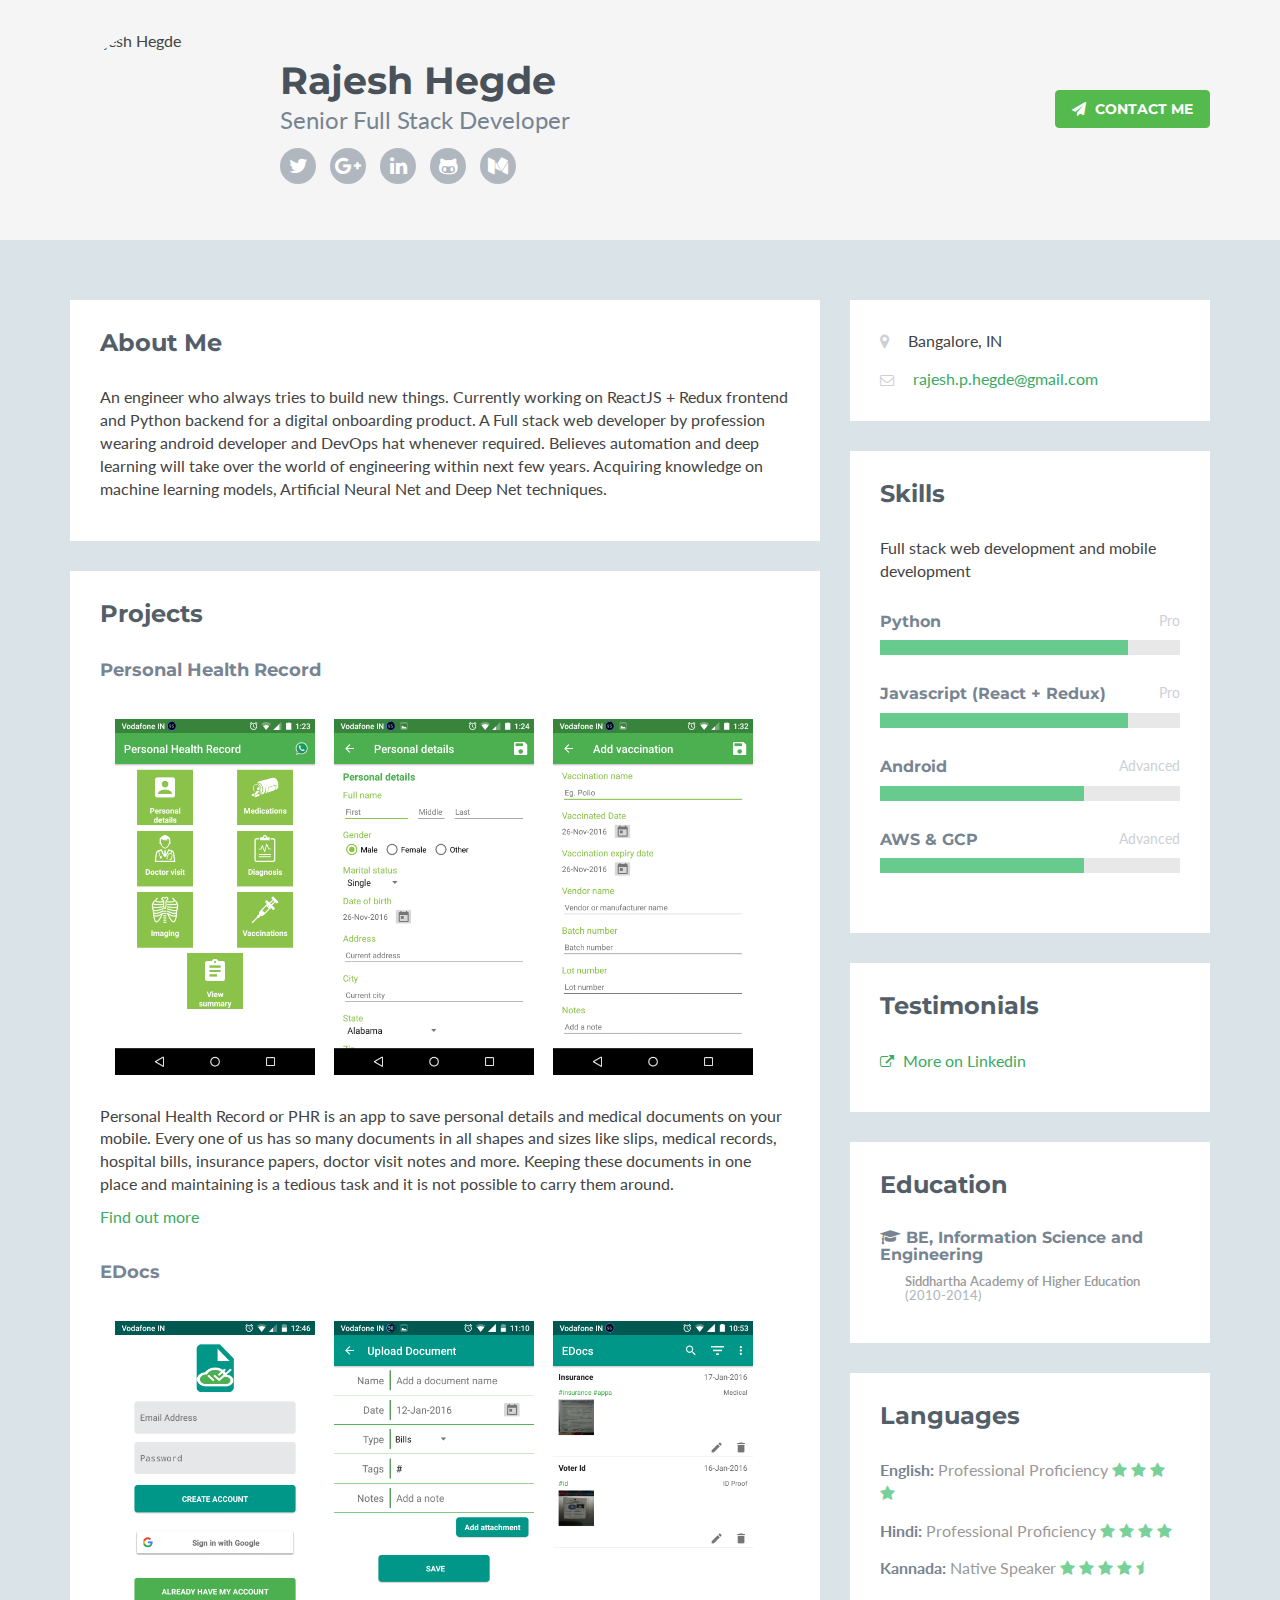
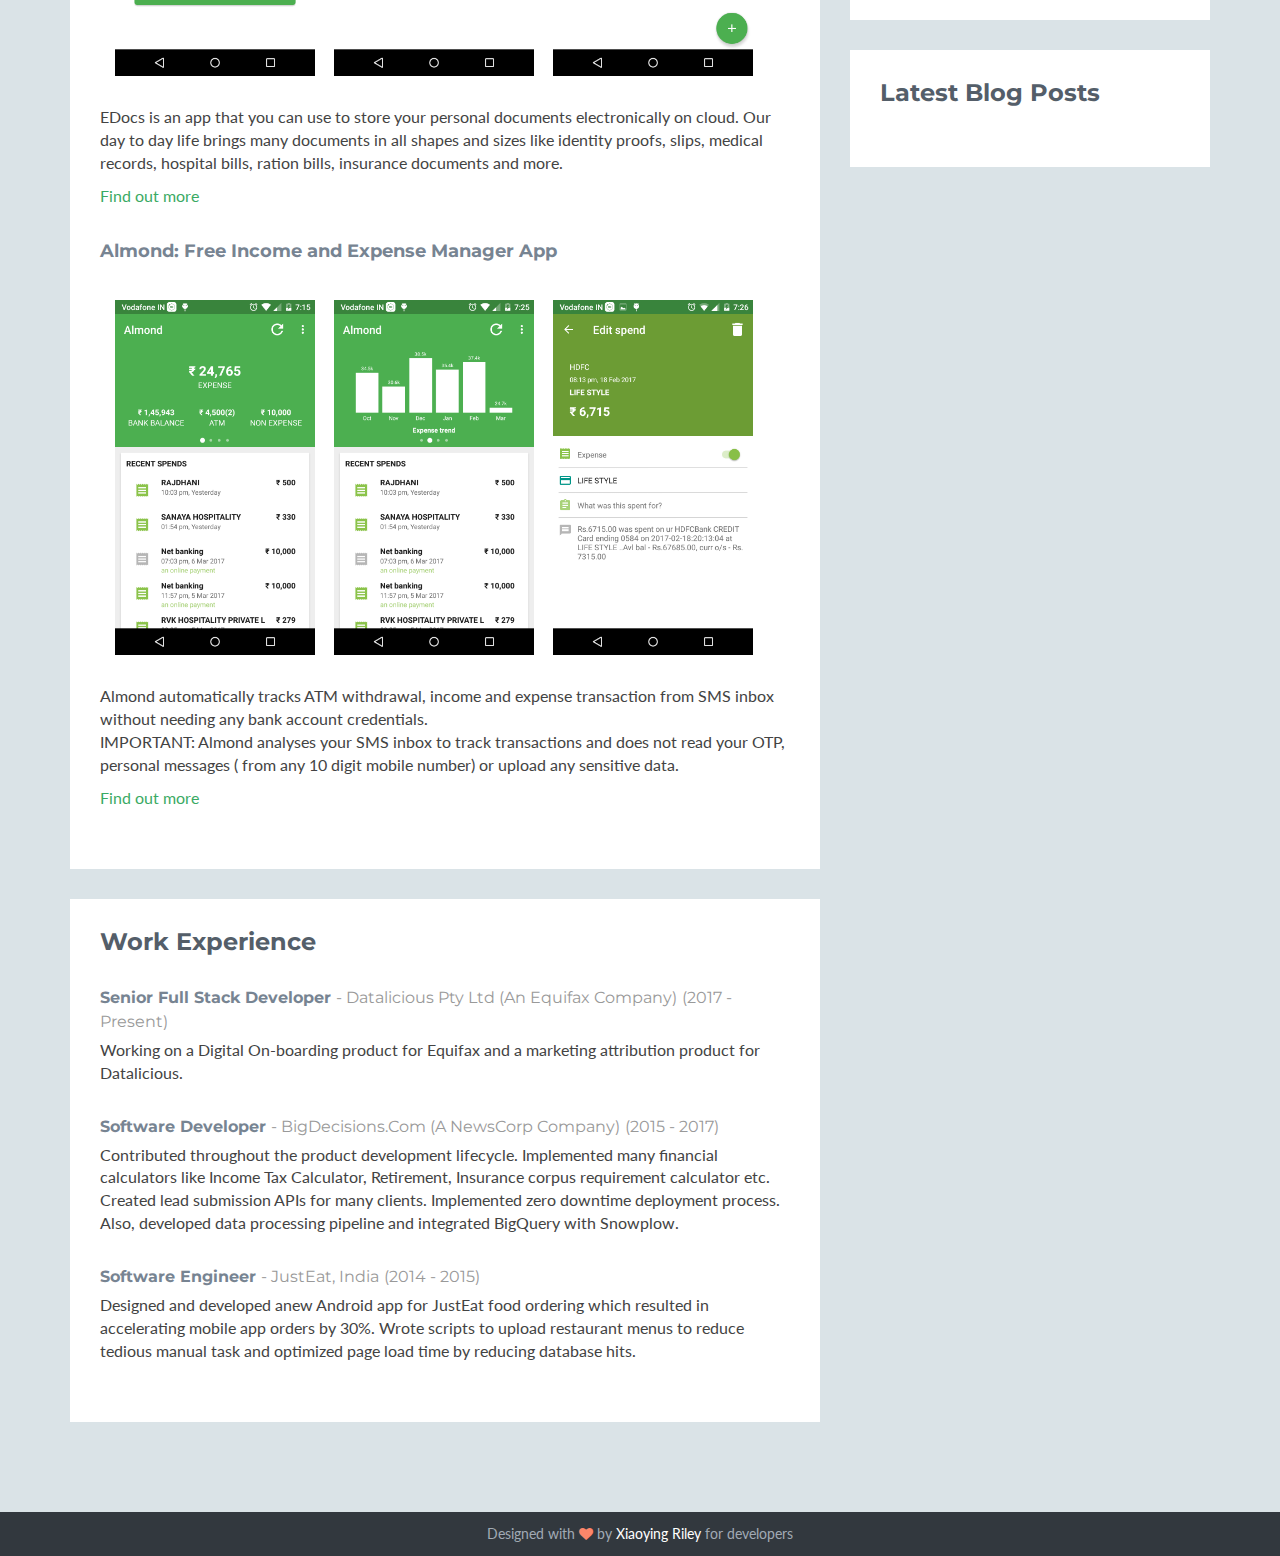
==== index.html @ 89db1b9a "add meta tag  On branch master 	modified:   index.html" ====
<!DOCTYPE html>
<!--[if IE 8]> <html lang="en" class="ie8"> <![endif]-->
<!--[if IE 9]> <html lang="en" class="ie9"> <![endif]-->
<!--[if !IE]><!-->
<html lang="en">
<!--<![endif]-->

<head>
    <title>Rajesh Hegde's Professional Portfolio Website</title>
    <!-- Meta -->
    <meta charset="utf-8">
    <meta http-equiv="X-UA-Compatible" content="IE=edge">
    <meta name="viewport" content="width=device-width, initial-scale=1.0">
    <meta name="description" content="Rajesh Hegde's work experience and project portfolio website">
    <meta name="keywords" content="rajesh hegde edocs almond personal health record app">
    <meta name="author" content="Rajesh Hegde">
    <link rel="shortcut icon" href="favicon.ico">
    <link href='http://fonts.googleapis.com/css?family=Lato:300,400,300italic,400italic' rel='stylesheet' type='text/css'>
    <link href='http://fonts.googleapis.com/css?family=Montserrat:400,700' rel='stylesheet' type='text/css'>
    <!-- Global CSS -->
    <link rel="stylesheet" href="assets/plugins/bootstrap/css/bootstrap.min.css">
    <!-- Plugins CSS -->
    <link rel="stylesheet" href="assets/plugins/font-awesome/css/font-awesome.css">

    <!-- github calendar css -->
    <link rel="stylesheet" href="assets/plugins/github-calendar/dist/github-calendar.css" />
    <!-- github acitivity css -->
    <link rel="stylesheet" href="assets/plugins/github-activity/src/github-activity.css">
    <link rel="stylesheet" href="//cdnjs.cloudflare.com/ajax/libs/octicons/2.0.2/octicons.min.css">

    <!-- Theme CSS -->
    <link id="theme-style" rel="stylesheet" href="assets/css/styles.css">
    <!-- HTML5 shim and Respond.js for IE8 support of HTML5 elements and media queries -->
    <!--[if lt IE 9]>
      <script src="https://oss.maxcdn.com/html5shiv/3.7.2/html5shiv.min.js"></script>
      <script src="https://oss.maxcdn.com/respond/1.4.2/respond.min.js"></script>
    <![endif]-->

</head>

<body>
    <!-- ******HEADER****** -->
    <header class="header">
        <div class="container">
            <img class="profile-image img-responsive pull-left" src="https://secure.gravatar.com/avatar/535c8e31836390c9a0972936b110bc02?s=256"
                alt="Rajesh Hegde" />
            <div class="profile-content pull-left">
                <h1 class="name">Rajesh Hegde</h1>
                <h2 class="desc">Senior Full Stack Developer</h2>
                <ul class="social list-inline">
                    <li>
                        <a href="https://twitter.com/rajeshphegde">
                            <i class="fa fa-twitter"></i>
                        </a>
                    </li>
                    <li>
                        <a href="https://plus.google.com/105779623595863818485">
                            <i class="fa fa-google-plus"></i>
                        </a>
                    </li>
                    <li>
                        <a href="https://www.linkedin.com/in/rajeshphegde/">
                            <i class="fa fa-linkedin"></i>
                        </a>
                    </li>
                    <li>
                        <a href="https://github.com/rajeshhegde">
                            <i class="fa fa-github-alt"></i>
                        </a>
                    </li>
                    <li>
                        <a href="https://medium.com/@rajeshhegde/latest">
                            <i class="fa fa-medium"></i>
                        </a>
                    </li>                    
                </ul>
            </div>
            <!--//profile-->
            <a class="btn btn-cta-primary pull-right" href="mailto:rajesh.p.hegde@gmail.com" target="_blank">
                <i class="fa fa-paper-plane"></i> Contact Me</a>
        </div>
        <!--//container-->
    </header>
    <!--//header-->

    <div class="container sections-wrapper">
        <div class="row">
            <div class="primary col-md-8 col-sm-12 col-xs-12">
                <section class="about section">
                    <div class="section-inner">
                        <h2 class="heading">About Me</h2>
                        <div class="content">
                            <p>An engineer who always tries to build new things. Currently working on ReactJS + Redux frontend
                                and Python backend for a digital onboarding product. A Full stack web developer by profession
                                wearing android developer and DevOps hat whenever required. Believes automation and deep
                                learning will take over the world of engineering within next few years. Acquiring knowledge
                                on machine learning models, Artificial Neural Net and Deep Net techniques.</p>

                        </div>
                        <!--//content-->
                    </div>
                    <!--//section-inner-->
                </section>
                <!--//section-->

                <section class="projects section">
                    <div class="section-inner">
                        <h2 class="heading">Projects</h2>
                        <div class="content">
                            <div class="item">
                                <h3 class="title">
                                    <a href="https://play.google.com/store/apps/details?id=com.rajeshhegde.personalhealthrecord">Personal Health Record</a>
                                </h3>
                                <div class="featured-image">
                                    <img class="img-responsive img-inline-block" src="assets/images/projects/personal-health-record/screenshot_1.png" alt="project name"
                                        width="200px" />

                                    <img class="img-responsive img-inline-block" src="assets/images/projects/personal-health-record/screenshot_2.png" alt="project name"
                                        width="200px" />

                                    <img class="img-responsive img-inline-block" src="assets/images/projects/personal-health-record/screenshot_3.png" alt="project name"
                                        width="200px" />
                                </div>

                                <p class="summary">Personal Health Record or PHR is an app to save personal details and medical documents on
                                    your mobile. Every one of us has so many documents in all shapes and sizes like slips,
                                    medical records, hospital bills, insurance papers, doctor visit notes and more. Keeping
                                    these documents in one place and maintaining is a tedious task and it is not possible
                                    to carry them around.</p>
                                <p>
                                    <a class="more-link" href="https://play.google.com/store/apps/details?id=com.rajeshhegde.personalhealthrecord">
                                        </i> Find out more</a>
                                </p>
                            </div>
                            <!--//item-->

                            <div class="item">
                                <h3 class="title">
                                    <a href="https://play.google.com/store/apps/details?id=com.rajeshhegde.edocs">EDocs</a>
                                </h3>

                                <div class="featured-image">
                                    <img class="img-responsive img-inline-block" src="assets/images/projects/edocs/screenshot_1.png" alt="project name" width="200px"
                                    />

                                    <img class="img-responsive img-inline-block" src="assets/images/projects/edocs/screenshot_2.png" alt="project name" width="200px"
                                    />

                                    <img class="img-responsive img-inline-block" src="assets/images/projects/edocs/screenshot_3.png" alt="project name" width="200px"
                                    />
                                </div>

                                <p class="summary">EDocs is an app that you can use to store your personal documents electronically on cloud.
                                    Our day to day life brings many documents in all shapes and sizes like identity proofs,
                                    slips, medical records, hospital bills, ration bills, insurance documents and more.</p>
                                <p>
                                    <a class="more-link" href="https://play.google.com/store/apps/details?id=com.rajeshhegde.edocs">
                                        </i> Find out more</a>
                                </p>
                            </div>
                            <!--//item-->

                            <div class="item">
                                <h3 class="title">
                                    <a href="https://play.google.com/store/apps/details?id=com.rajeshhegde.almond">Almond: Free Income and Expense Manager App</a>
                                </h3>
                                <div class="featured-image">
                                    <img class="img-responsive img-inline-block" src="assets/images/projects/almond/screenshot_1.png" alt="project name" width="200px"
                                    />

                                    <img class="img-responsive img-inline-block" src="assets/images/projects/almond/screenshot_2.png" alt="project name" width="200px"
                                    />

                                    <img class="img-responsive img-inline-block" src="assets/images/projects/almond/screenshot_3.png" alt="project name" width="200px"
                                    />
                                </div>

                                <p class="summary">Almond automatically tracks ATM withdrawal, income and expense transaction from SMS inbox
                                    without needing any bank account credentials.
                                    <br /> IMPORTANT: Almond analyses your SMS inbox to track transactions and does not read your
                                    OTP, personal messages ( from any 10 digit mobile number) or upload any sensitive data.

                                </p>
                                <p>
                                    <a class="more-link" href="https://play.google.com/store/apps/details?id=com.rajeshhegde.almond">
                                        </i> Find out more</a>
                                </p>
                            </div>
                            <!--//item-->

                        </div>
                        <!--//content-->
                    </div>
                    <!--//section-inner-->
                </section>
                <!--//section-->

                <section class="experience section">
                    <div class="section-inner">
                        <h2 class="heading">Work Experience</h2>
                        <div class="content">
                            <div class="item">
                                <h3 class="title">Senior Full Stack Developer
                                    <span class="place"> - Datalicious Pty Ltd (An Equifax Company)</span>
                                    <span class="year">(2017 - Present)</span>
                                </h3>
                                <p>
                                    Working on a Digital On-boarding product for Equifax and a marketing attribution product for Datalicious.
                                </p>
                            </div>
                            <!--//item-->
                            <div class="item">
                                <h3 class="title">Software Developer
                                    <span class="place"> - BigDecisions.Com (A NewsCorp Company)</span>
                                    <span class="year">(2015 - 2017)</span>
                                </h3>
                                <p>
                                    Contributed throughout the product development lifecycle. 
                                    Implemented many financial calculators like Income Tax Calculator, Retirement, Insurance corpus requirement calculator etc.
                                    Created lead submission APIs for many clients. Implemented zero downtime deployment process. 
                                    Also, developed data processing pipeline and integrated BigQuery with Snowplow.
                                </p>
                            </div>
                            <!--//item-->

                            <div class="item">
                                <h3 class="title">Software Engineer
                                    <span class="place"> - JustEat, India</span>
                                    <span class="year">(2014 - 2015)</span>
                                </h3>
                                <p>
                                    Designed and developed anew Android app for JustEat food ordering which resulted in accelerating mobile app orders by 30%.
                                    Wrote scripts to upload restaurant menus to reduce tedious manual task and optimized page load time by reducing database hits.
                                </p>
                            </div>
                            <!--//item-->
                            
                        </div>
                        <!--//content-->
                    </div>
                    <!--//section-inner-->
                </section>
                <!--//section-->
            </div>
            <!--//primary-->
            <div class="secondary col-md-4 col-sm-12 col-xs-12">
                <aside class="info aside section">
                    <div class="section-inner">
                        <h2 class="heading sr-only">Basic Information</h2>
                        <div class="content">
                            <ul class="list-unstyled">
                                <li>
                                    <i class="fa fa-map-marker"></i>
                                    <span class="sr-only">Location:</span>Bangalore, IN</li>
                                <li>
                                    <i class="fa fa-envelope-o"></i>
                                    <span class="sr-only">Email:</span>
                                    <a href="#">rajesh.p.hegde@gmail.com</a>
                                </li>
                            </ul>
                        </div>
                        <!--//content-->
                    </div>
                    <!--//section-inner-->
                </aside>
                <!--//aside-->

                <aside class="skills aside section">
                    <div class="section-inner">
                        <h2 class="heading">Skills</h2>
                        <div class="content">
                            <p class="intro"> Full stack web development and mobile development </p>

                            <div class="skillset">

                                <div class="item">
                                    <h3 class="level-title">Python
                                        <span class="level-label" data-toggle="tooltip" data-placement="left" data-animation="true"
                                            title="You can use the tooltip to add more info...">Pro</span>
                                    </h3>
                                    <div class="level-bar">
                                        <div class="level-bar-inner" data-level="85%">
                                        </div>
                                    </div>
                                    <!--//level-bar-->
                                </div>
                                <!--//item-->

                                <div class="item">
                                    <h3 class="level-title">Javascript (React + Redux)
                                        <span class="level-label">Pro</span>
                                    </h3>
                                    <div class="level-bar">
                                        <div class="level-bar-inner" data-level="85%">
                                        </div>
                                    </div>
                                    <!--//level-bar-->
                                </div>
                                <!--//item-->

                                <div class="item">
                                    <h3 class="level-title">Android
                                        <span class="level-label">Advanced</span>
                                    </h3>
                                    <div class="level-bar">
                                        <div class="level-bar-inner" data-level="70%">
                                        </div>
                                    </div>
                                    <!--//level-bar-->
                                </div>
                                <!--//item-->

                                <div class="item">
                                        <h3 class="level-title">AWS & GCP
                                            <span class="level-label">Advanced</span>
                                        </h3>
                                        <div class="level-bar">
                                            <div class="level-bar-inner" data-level="70%">
                                            </div>
                                        </div>
                                        <!--//level-bar-->
                                    </div>
                                    <!--//item-->                                
                            </div>
                        </div>
                        <!--//content-->
                    </div>
                    <!--//section-inner-->
                </aside>
                <!--//section-->

                <aside class="testimonials aside section">
                    <div class="section-inner">
                        <h2 class="heading">Testimonials</h2>
                        <div class="content">
                            <div class="item">
                                <!-- <blockquote class="quote">                                   -->
                                <!-- <p><i class="fa fa-quote-left"></i>...</p> -->
                                <!-- </blockquote>                 -->
                                <!-- <p class="source"><span class="name">...</span><br /><span class="title">...</span></p>                                                              -->
                            </div>
                            <!--//item-->

                            <p>
                                <a class="more-link" href="#">
                                    <i class="fa fa-external-link"></i> 
                                    More on Linkedin
                                </a>
                            </p>

                        </div>
                        <!--//content-->
                    </div>
                    <!--//section-inner-->
                </aside>
                <!--//section-->

                <aside class="education aside section">
                    <div class="section-inner">
                        <h2 class="heading">Education</h2>
                        <div class="content">
                            <div class="item">
                                <h3 class="title">
                                    <i class="fa fa-graduation-cap"></i> BE, Information Science and Engineering</h3>
                                <h4 class="university"> Siddhartha Academy of Higher Education
                                    <span class="year">(2010-2014)</span>
                                </h4>
                            </div>
                            <!--//item-->
                        </div>
                        <!--//content-->
                    </div>
                    <!--//section-inner-->
                </aside>
                <!--//section-->

                <aside class="languages aside section">
                    <div class="section-inner">
                        <h2 class="heading">Languages</h2>
                        <div class="content">
                            <ul class="list-unstyled">
                                <li class="item">
                                    <span class="title">
                                        <strong>English:</strong>
                                    </span>
                                    <span class="level">Professional Proficiency
                                        <br class="visible-xs" />
                                        <i class="fa fa-star"></i>
                                        <i class="fa fa-star"></i>
                                        <i class="fa fa-star"></i>
                                        <i class="fa fa-star"></i>
                                    </span>
                                </li>
                                <!--//item-->
                                <li class="item">
                                    <span class="title">
                                        <strong>Hindi:</strong>
                                    </span>
                                    <span class="level">Professional Proficiency
                                        <br class="visible-xs" />
                                        <i class="fa fa-star"></i>
                                        <i class="fa fa-star"></i>
                                        <i class="fa fa-star"></i>
                                        <i class="fa fa-star"></i>
                                    </span>
                                </li>
                                <!--//item-->
                                <li class="item">
                                    <span class="title">
                                        <strong>Kannada:</strong>
                                    </span>
                                    <span class="level">Native Speaker
                                        <br class="visible-sm visible-xs" />
                                        <i class="fa fa-star"></i>
                                        <i class="fa fa-star"></i>
                                        <i class="fa fa-star"></i>
                                        <i class="fa fa-star"></i>
                                        <i class="fa fa-star-half"></i>
                                    </span>
                                </li>
                                <!--//item-->
                            </ul>
                        </div>
                        <!--//content-->
                    </div>
                    <!--//section-inner-->
                </aside>
                <!--//section-->

                <aside class="blog aside section">
                    <div class="section-inner">
                        <h2 class="heading">Latest Blog Posts</h2>                        
                        <div id="rss-feeds" class="content">

                        </div>
                        <!--//content-->
                    </div>
                    <!--//section-inner-->
                </aside>
                <!--//section-->

            </div>
            <!--//secondary-->
        </div>
        <!--//row-->
    </div>
    <!--//masonry-->

    <!-- ******FOOTER****** -->
    <footer class="footer">
        <div class="container text-center">
            <!--/* This template is released under the Creative Commons Attribution 3.0 License. Please keep the attribution link below when using for your own project. Thank you for your support. :) If you'd like to use the template without the attribution, you can check out other license options via our website: themes.3rdwavemedia.com */-->
            <small class="copyright">Designed with
                <i class="fa fa-heart"></i> by
                <a href="http://themes.3rdwavemedia.com" target="_blank">Xiaoying Riley</a> for developers</small>
        </div>
        <!--//container-->
    </footer>
    <!--//footer-->

    <!-- Javascript -->
    <script type="text/javascript" src="assets/plugins/jquery-1.11.3.min.js"></script>
    <script type="text/javascript" src="assets/plugins/bootstrap/js/bootstrap.min.js"></script>
    <script type="text/javascript" src="assets/plugins/jquery-rss/dist/jquery.rss.min.js"></script>
    <!-- github calendar plugin -->
    <script type="text/javascript" src="https://cdnjs.cloudflare.com/ajax/libs/es6-promise/3.0.2/es6-promise.min.js"></script>
    <script type="text/javascript" src="https://cdnjs.cloudflare.com/ajax/libs/fetch/0.10.1/fetch.min.js"></script>
    <script type="text/javascript" src="assets/plugins/github-calendar/dist/github-calendar.min.js"></script>
    <!-- github activity plugin -->
    <script type="text/javascript" src="//cdnjs.cloudflare.com/ajax/libs/mustache.js/0.7.2/mustache.min.js"></script>

    <!-- custom js -->
    <script type="text/javascript" src="assets/js/main.js"></script>
</body>

</html>
---- assets/plugins/github-calendar/dist/github-calendar.css ----
.calendar {
    width: 750px;
    font-family: Helvetica, arial;
    border: 1px solid #DDDDDD;
    border-radius: 3px;
    min-height: 243px;
    text-align: center;
    margin: 0 auto;
}

.calendar-graph text.wday,
.calendar-graph text.month {
    font-size: 10px;
    fill: #aaa;
}

.contrib-legend {
    text-align: right;
    padding: 0 14px 10px 0;
    display: inline-block;
    float: right;
}

.contrib-legend .legend {
    display: inline-block;
    list-style: none;
    margin: 0 5px;
    position: relative;
    bottom: -1px;
    padding: 0;
}

.contrib-legend .legend li {
    display: inline-block;
    width: 10px;
    height: 10px;
}

.text-small {
    font-size: 12px;
    color: #767676;
}

.calendar-graph {
    padding: 5px 0 0;
    height: 126px;
    text-align: center;
}

.contrib-column {
    padding: 15px 0;
    text-align: center;
    border-left: 1px solid #ddd;
    border-top: 1px solid #ddd;
    font-size: 11px;
}

.contrib-column-first {
    border-left: 0;
}

.table-column {
    display: table-cell;
    width: 1%;
    padding-right: 10px;
    padding-left: 10px;
    vertical-align: top;
}

.contrib-number {
    font-weight: 300;
    line-height: 1.3em;
    font-size: 24px;
    display: block;
    color: #333;
}

.calendar img.spinner {
    width: 70px;
    margin-top: 50px;
    min-height: 70px;
}

.monospace {
    text-align: center;
    color: #000;
    font-family: monospace;
}

.monospace a {
    color: #1D75AB;
    text-decoration: none;
}

.contrib-footer {
    font-size: 11px;
    padding: 0 10px 12px;
    text-align: left;
    width: 100%;
    box-sizing: border-box;
    height: 26px;
}

.left.text-muted {
    float: left;
    margin-left: 9px;
    color: #767676;
}
.left.text-muted a {
    color: #4078c0;
    text-decoration: none;
}
.left.text-muted a:hover,
.monospace a:hover {
    text-decoration: underline;
}
---- assets/plugins/github-activity/src/github-activity.css ----
/*!
 * GitHub Activity Stream - v0.1.4 - 10/7/2015
 * https://github.com/caseyscarborough/github-activity
 *
 * Copyright (c) 2015 Casey Scarborough
 * MIT License
 * http://opensource.org/licenses/MIT
 */

 .gha-feed {
  width: 100%;
  height: 100%;
  background: #fff;
  font-weight: bold;
  font-size: 14px;
  font-family: Helvetica, arial, freesans, clean, sans-serif;
  line-height: 1.3;
  overflow-y: auto;
  border: 1px solid #ddd;
}

.gha-feed, .gha-feed h2, .gha-feed h3, .gha-feed p, .gha-feed ul, .gha-feed li {
  margin: 0;
  padding: 0;
}

.gha-feed ul {
  list-style-type: none;
  padding: 0;
  margin: 0;
}

.gha-feed li {
  list-style-type: none;
  line-height: 1.4;
}

.gha-feed small{
  color: #666;
  font-weight: normal;
  font-size: 13px;
}

.gha-feed small a {
  font-weight: normal;
}

.gha-feed small a .more-commits { font-size: 11px; }

span.gha-time {
  color: #bbb;
  font-weight: normal; 
  font-size: 12px; 
}

.gha-feed a {
  color: #4183c4;
  text-decoration: none;
  font-weight: bold;
}

.gha-feed a:hover {
  text-decoration: underline;
}

.gha-feed pre {
  padding: 0;
  border: 0;
  border-radius: 0;
  box-shadow: 1px 1px 4px #bbb;
  color: white;
}

.gha-header {
  position: absolute;
  top: 1px;
  left: 1px;
  width: calc(100% - 20px);
  padding: 10px;
  height: 67px;
  border-bottom: 1px solid #ddd;
  background: #ffffff; /* Old browsers */
  background: -moz-linear-gradient(top,  #ffffff 0%, #f4f4f4 100%); /* FF3.6+ */
  background: -webkit-gradient(linear, left top, left bottom, color-stop(0%,#ffffff), color-stop(100%,#f4f4f4)); /* Chrome,Safari4+ */
  background: -webkit-linear-gradient(top,  #ffffff 0%,#f4f4f4 100%); /* Chrome10+,Safari5.1+ */
  background: -o-linear-gradient(top,  #ffffff 0%,#f4f4f4 100%); /* Opera 11.10+ */
  background: -ms-linear-gradient(top,  #ffffff 0%,#f4f4f4 100%); /* IE10+ */
  background: linear-gradient(to bottom,  #ffffff 0%,#f4f4f4 100%); /* W3C */
  filter: progid:DXImageTransform.Microsoft.gradient( startColorstr='#ffffff', endColorstr='#f4f4f4',GradientType=0 ); /* IE6-9 */
}

.gha-footer {
  position: absolute;
  bottom: -1px;
  left: 1px;
  padding: 5px;
  border-top: 1px solid #ddd;
  height: 16px;
  width: calc(100% - 15px);
  background: #ffffff; /* Old browsers */
  background: -moz-linear-gradient(top,  #ffffff 0%, #f4f4f4 100%); /* FF3.6+ */
  background: -webkit-gradient(linear, left top, left bottom, color-stop(0%,#ffffff), color-stop(100%,#f4f4f4)); /* Chrome,Safari4+ */
  background: -webkit-linear-gradient(top,  #ffffff 0%,#f4f4f4 100%); /* Chrome10+,Safari5.1+ */
  background: -o-linear-gradient(top,  #ffffff 0%,#f4f4f4 100%); /* Opera 11.10+ */
  background: -ms-linear-gradient(top,  #ffffff 0%,#f4f4f4 100%); /* IE10+ */
  background: linear-gradient(to bottom,  #ffffff 0%,#f4f4f4 100%); /* W3C */
  filter: progid:DXImageTransform.Microsoft.gradient( startColorstr='#ffffff', endColorstr='#f4f4f4',GradientType=0 ); /* IE6-9 */
  color: #495961;
  font-size: 13px;
  padding-left: 10px;
}

.gha-footer a {
  float: right;
  color: #495961;
  padding-right: 20px;
  font-size: 13px;
  font-weight: bold;
}

.gha-footer a:hover { text-decoration: none; }
.gha-header a:hover { text-decoration: none; }

.gha-github-icon {
  display: inline;
  float: left;
  padding: 9px 0 0;
  width: 35px;
  height: 35px;
  color: #495961;
}

.gha-github-icon .octicon {
  font: normal normal 40px octicons;
}

.gha-gravatar {
  display: inline;
  float: right;
  margin-right: 10px;
  padding-right: 20px;
  max-width: 60px;
  height: 67px;
}

.gha-gravatar img {
  padding: 3px;
  width: 100%;
  border: 1px solid #ddd;
  box-shadow: 1px 1px 3px #ccc;
}

.gha-activity {
  clear: both;
  padding: 10px 0;
  width: 100%;
  border-bottom: 1px solid #ddd;
}


.gha-activity.gha-small {
  margin-top: 5px;
  font-weight: normal;
  font-size: 13px;
}

.gha-activity.gha-small a {
  font-weight: normal;
}

.gha-activity.gha-small .gha-message {
  float: left;
  width: auto;
  margin-right: 5px;
  margin-top: 5px;
}

.gha-activity.gha-small span {
  font-size: 16px;
}

.gha-activity.gha-small .gha-time {
  float: left;
  margin-top: 6px;
}

.gha-activity:last-child {
  padding-bottom: 100px;
}

.gha-repo {
  clear: both;
  padding: 10px 0;
  width: 100%;
  border-bottom: 1px solid #ddd;
}

.gha-activity-icon .octicon{
  display: inline;
  float: left;
  clear: both;
  margin: 6px auto; 
  width: 50px;
  color: #bbb;
  text-align: center;
  font: normal normal 30px octicons;
}

.gha-activity-icon .gha-small {
  font-size: 16px;
}

.gha-message {
  display: inline-block;
  float: left;
  width: calc(100% - 50px);
}

.gha-message-commits { font-size: 11px; }

.gha-message-merge {
  padding: 3px 7px;
  border-radius: 3px;
  background: #e8f1f6;
  color: rgba(0,0,0,0.5);
  font-size: 12px;
  line-height: 2.0;
}

.gha-sha {
  font-size: 12px;
  font-family: Consolas, "Liberation Mono", Courier, monospace;
}

.gha-gravatar-small {
  float: left;
  margin-right: 6px;
  width: 30px;
}

.gha-gravatar-commit {
  margin-bottom: -3px;
  border-radius: 2px;
}

.gha-gravatar-user { float: left; }

.gha-user-info {
  display: inline-block;
  float: left;
  margin: 0 auto;
  padding: 6px 10px 5px;
  color: #495961;
  font-size: 20px;
}

.gha-user-info a { color: #495961; }
.gha-user-info p a { font-weight: 100; }

.gha-without-name {
  padding-top: 20px;
  padding-left: 15px;
}

.gha-info {
  margin: 15px;
  padding: 10px;
  border: 1px solid #e4e4c6;
  border-radius: 4px;
  background: #ffffde;
  color: #6d6d4b;
  font-weight: normal;
  font-size: 13px;
}

.gha-time {
  color: #bbb;
  font-weight: normal; 
  font-size: 12px; 
}

.gha-clear { clear: both; }
.gha-muted { color: #666; }
.gha-push  { height: 87px; }
.gha-push-small  { height: 26px; }
---- assets/css/styles.css ----
/*   
 * Template Name: Developer - Responsive Website Template for Developers
 * Version: 1.5
 * Author: Xiaoying Riley
 * Twitter: @3rdwave_themes
 * License: Creative Commons Attribution 3.0 License
 * Website: http://themes.3rdwavemedia.com/
*/
/* ======= Base ======= */
body {
  font-family: 'Lato', arial, sans-serif;
  color: #434343;
  background: #DAE3E7;
  font-size: 16px;
  -webkit-font-smoothing: antialiased;
  -moz-osx-font-smoothing: grayscale;
}
h1,
h2,
h3,
h4,
h5,
h6 {
  font-family: 'Montserrat', sans-serif;
  font-weight: 700;
  color: #778492;
}
a {
  color: #3AAA64;
  -webkit-transition: all 0.4s ease-in-out;
  -moz-transition: all 0.4s ease-in-out;
  -ms-transition: all 0.4s ease-in-out;
  -o-transition: all 0.4s ease-in-out;
}
a:hover {
  text-decoration: underline;
  color: #5f6b77;
  color: #2d844e;
}
a:focus {
  text-decoration: none;
}
.btn,
a.btn {
  -webkit-transition: all 0.4s ease-in-out;
  -moz-transition: all 0.4s ease-in-out;
  -ms-transition: all 0.4s ease-in-out;
  -o-transition: all 0.4s ease-in-out;
  font-family: 'Montserrat', arial, sans-serif;
  padding: 8px 16px;
  font-weight: bold;
}
.btn .fa,
a.btn .fa {
  margin-right: 5px;
}
.btn:focus,
a.btn:focus {
  color: #fff;
}
a.btn-cta-primary,
.btn-cta-primary {
  background: #54ba4e;
  border: 1px solid #54ba4e;
  color: #fff;
  font-weight: 600;
  text-transform: uppercase;
}
a.btn-cta-primary:hover,
.btn-cta-primary:hover {
  background: #49ac43;
  border: 1px solid #49ac43;
  color: #fff;
}
a.btn-cta-secondary,
.btn-cta-secondary {
  background: #479FC8;
  border: 1px solid #479FC8;
  color: #fff;
  font-weight: 600;
  text-transform: uppercase;
}
a.btn-cta-secondary:hover,
.btn-cta-secondary:hover {
  background: #3893bd;
  border: 1px solid #3893bd;
  color: #fff;
}
.text-highlight {
  color: #32383e;
}
.label-theme {
  background: #3AAA64;
  font-size: 12px;
}
a.dotted-link {
  border-bottom: 1px dotted #778492;
  color: #778492;
}
a.dotted-link:hover {
  text-decoration: none;
  color: #49515a;
}
/*
iframe {

    .header {
        padding: 0;
    }
}

.iframe-wrapper {
    overflow: auto;
    -webkit-overflow-scrolling:touch;
}
*/
/* ======= Header ======= */
.header {
  padding: 30px 0;
  background: #f5f5f5;
}
.header .btn {
  margin-top: 60px;
  font-weight: bold;
}
.header .profile-image {
  margin-right: 30px;
  background-repeat: no-repeat;
  background-position: 50%;
  border-radius: 50%;
  width: 180px;
  height: 180px;
}
.header .profile-content .name {
  color: #49515a;
  font-size: 38px;
  margin-bottom: 5px;
  margin-top: 30px;
}
.header .profile-content .desc {
  color: #778492;
  font-family: "Lato", arial, sans-serif;
  font-weight: 400;
  font-size: 24px;
  margin-top: 0;
  margin-bottom: 15px;
}
.header .profile-content .social a {
  background: #b0b7bf;
  width: 36px;
  height: 36px;
  display: inline-block;
  -webkit-border-radius: 50%;
  -moz-border-radius: 50%;
  -ms-border-radius: 50%;
  -o-border-radius: 50%;
  border-radius: 50%;
  -moz-background-clip: padding;
  -webkit-background-clip: padding-box;
  background-clip: padding-box;
  color: #fff;
  text-align: center;
}
.header .profile-content .social a:hover {
  background: #778492;
}
.header .profile-content .social a .fa {
  font-size: 20px;
  padding-top: 8px;
}
/* ======= Sections======= */
.sections-wrapper {
  padding-top: 60px;
  padding-bottom: 60px;
}
.section {
  margin-bottom: 30px;
}
.section .section-inner {
  background: #fff;
  padding: 30px;
}
.section .heading {
  margin-top: 0;
  margin-bottom: 30px;
  color: #545e69;
  font-size: 24px;
}
.section .content .more-link .fa {
  margin-right: 5px;
  font-size: 14px;
}
/* About Section */
/* Latest Section */
.latest .item {
  margin-bottom: 30px;
}
.latest .item .title {
  font-size: 18px;
  margin-top: 0;
}
.latest .item .title .label {
  margin-left: 5px;
  font-size: 12px;
}
.latest .item .title a {
  color: #778492;
}
.latest .item .title a:hover {
  color: #5f6b77;
}
.latest .item .project-image:hover {
  -webkit-opacity: 0.8;
  -moz-opacity: 0.8;
  opacity: 0.8;
}
.latest .divider {
  margin-bottom: 60px;
}
.latest .featured {
  margin-bottom: 60px;
}
.latest .featured .title {
  margin-bottom: 5px;
  font-size: 20px;
}
.latest .featured .summary {
  margin-bottom: 30px;
  color: #778492;
}
.latest .featured img {
  margin-bottom: 30px;
}
.latest .featured .desc {
  margin-bottom: 30px;
}
.latest .featured-image {
  position: relative;
  display: inline-block;
}
.latest .featured-image .text {
  background: #3AAA64;
  color: #fff;
}
.latest .featured-image .ribbon {
  position: absolute;
  top: -4px;
  right: -4px;
  width: 110px;
  height: 110px;
  overflow: hidden;
}
.latest .featured-image .ribbon .text {
  font-family: 'Montserrat', sans-serif;
  position: relative;
  left: -8px;
  top: 18px;
  width: 158px;
  padding: 10px 10px;
  font-size: 15px;
  font-weight: bold;
  text-align: center;
  text-transform: uppercase;
  color: #fff;
  background-color: #479FC8;
  -webkit-transform: rotate(45deg) translate3d(0, 0, 0);
  -moz-transform: rotate(45deg) translate3d(0, 0, 0);
  -ms-transform: rotate(45deg) translate3d(0, 0, 0);
  -o-transform: rotate(45deg) translate3d(0, 0, 0);
}
.latest .featured-image .ribbon .text:before,
.latest .featured-image .ribbon .text:after {
  content: '';
  position: absolute;
  bottom: -5px;
  border-top: 5px solid #276582;
  border-left: 5px solid transparent;
  border-right: 5px solid transparent;
}
.latest .featured-image .ribbon .text:before {
  left: 0;
}
.latest .featured-image .ribbon .text:after {
  right: 0;
}
/* Projects Section */
.projects .item {
  margin-bottom: 30px;
}
.projects .item .title {
  font-size: 18px;
  margin-top: 0;
  margin-bottom: 5px;
  line-height: 1.5;
}
.projects .item .title a {
  color: #778492;
}
.projects .item .title a:hover {
  color: #5f6b77;
}
.projects .featured-image {
  position: relative;
  display: inline-block;
  margin: 30px 0 30px 0;
}
/* Work Section */
.experience .item {
  margin-bottom: 30px;
}
.experience .item .title {
  font-size: 16px;
  margin-top: 0;
  margin-bottom: 5px;
  line-height: 1.5;
}
.experience .item .title .place {
  color: #999;
  font-weight: normal;
}
.experience .item .title .place a {
  color: #999;
}
.experience .item .title .place a:hover {
  color: #666666;
}
.experience .item .title .year {
  color: #999;
  font-weight: normal;
}
/* Git section */
.github-graph {
  margin-bottom: 30px;
}
.github-graph .js-calendar-graph-svg {
  max-width: 100%;
}
.ghfeed {
  height: 600px;
}
.ghfeed,
.ghfeed *,
.ghfeed *:before,
.ghfeed *:after {
  -webkit-box-sizing: content-box;
  -moz-box-sizing: content-box;
  box-sizing: content-box;
}
/* Info Section */
.info .fa {
  margin-right: 15px;
  color: #ccd1d6;
}
.info .fa.fa-envelope-o {
  font-size: 14px;
}
.info ul {
  margin-bottom: 0;
}
.info li {
  margin-bottom: 15px;
}
.info li:last-child {
  margin-bottom: 0;
}
/* Skills Section */
.skills .intro {
  margin-bottom: 30px;
}
.skills .skillset .item {
  margin-bottom: 30px;
}
.skills .skillset .level-title {
  font-size: 16px;
  position: relative;
  margin-top: 0;
  margin-bottom: 10;
}
.skills .skillset .level-title .level-label {
  color: #ccd1d6;
  font-size: 14px;
  font-weight: 400;
  font-family: "Lato", arial, sans-serif;
  position: absolute;
  right: 0;
  top: 0;
}
.skills .skillset .level-bar {
  height: 15px;
  background: #e8e8e8;
}
.skills .skillset .level-bar-inner {
  height: 15px;
  background: #66cb8c;
}
/* Testimonials section */
.testimonials .item {
  margin-bottom: 30px;
}
.testimonials .item:last-child {
  margin-bottom: 0;
}
.testimonials .item .quote {
  color: #666;
  font-size: 16px;
  border-left-color: #9fdeb7;
  margin-bottom: 15px;
}
.testimonials .item .quote .fa {
  color: #79d19a;
  margin-right: 15px;
}
.testimonials .item .source {
  font-size: 14px;
  padding-left: 30px;
  font-weight: 500;
}
.testimonials .item .source .name {
  color: #939ea9;
  font-weight: 600;
}
.testimonials .item .source .title {
  color: #999;
}
/* Education section */
.education .item {
  margin-bottom: 30px;
}
.education .item:last-child {
  margin-bottom: 0;
}
.education .item .title {
  font-size: 16px;
  margin-top: 0;
}
.education .item .university {
  font-family: "Lato", arial, sans-serif;
  font-size: 13px;
  color: #999;
  font-weight: 600;
  padding-left: 25px;
}
.education .item .university .year {
  color: #b0b7bf;
  font-weight: 500;
}
/* Language Section */
.languages .item {
  margin-bottom: 15px;
}
.languages .item .title {
  color: #778492;
}
.languages .item .level {
  color: #999;
}
.languages .item:last-child {
  margin-bottom: 0;
}
.languages .item .fa {
  color: #79d19a;
}
/* Blog Section */
.blog .item {
  margin-bottom: 30px;
}
.blog .item .title {
  font-size: 18px;
  line-height: 1.3;
}
.blog .item .title a {
  color: #778492;
}
.blog .item .title a:hover {
  color: #5f6b77;
}
.blog .item:last-child {
  margin-bottom: 0;
}
/* List section */
.list ul li {
  margin-bottom: 10px;
}
.list ul li .fa {
  margin-right: 5px;
}
.list ul li a {
  color: #778492;
}
.list ul li a:hover {
  color: #49515a;
}
/* Credits */
.credits ul li {
  margin-bottom: 10px;
}
.credits ul li .fa {
  margin-right: 5px;
}
.credits ul li a {
  color: #778492;
}
.credits ul li a:hover {
  color: #49515a;
}
.credits .btn {
  margin-bottom: 15px;
}
/* ======= Footer ======= */
.footer {
  background: #32383e;
  color: #fff;
  padding: 10px 0;
}
.footer .copyright {
  line-height: 1.6;
  color: #a1aab4;
  font-size: 14px;
}
.footer a {
  color: #fff;
}
.footer .fa-heart {
  color: #fb866a;
}
/* Extra small devices (phones, less than 768px) */
@media (max-width: 767px) {
  .header {
    text-align: center;
  }
  .header .profile-image {
    float: none !important;
    margin: 0 auto;
  }
  .header .profile-content {
    float: none !important;
    text-align: center;
  }
  .header .btn {
    margin-top: 30px;
    float: none !important;
  }
  .project-image {
    margin-bottom: 15px;
  }
}
/* Small devices (tablets, 768px and up) */
/* Medium devices (desktops, 992px and up) */
/* Large devices (large desktops, 1200px and up) */
/* Ex-Large devices (large desktops, 1200px and up) */
@media (min-width: 1400px) {
  .container {
    width: 1360px;
  }
}

.img-inline-block {
  display: inline-block;
  margin-left: 15px;
}
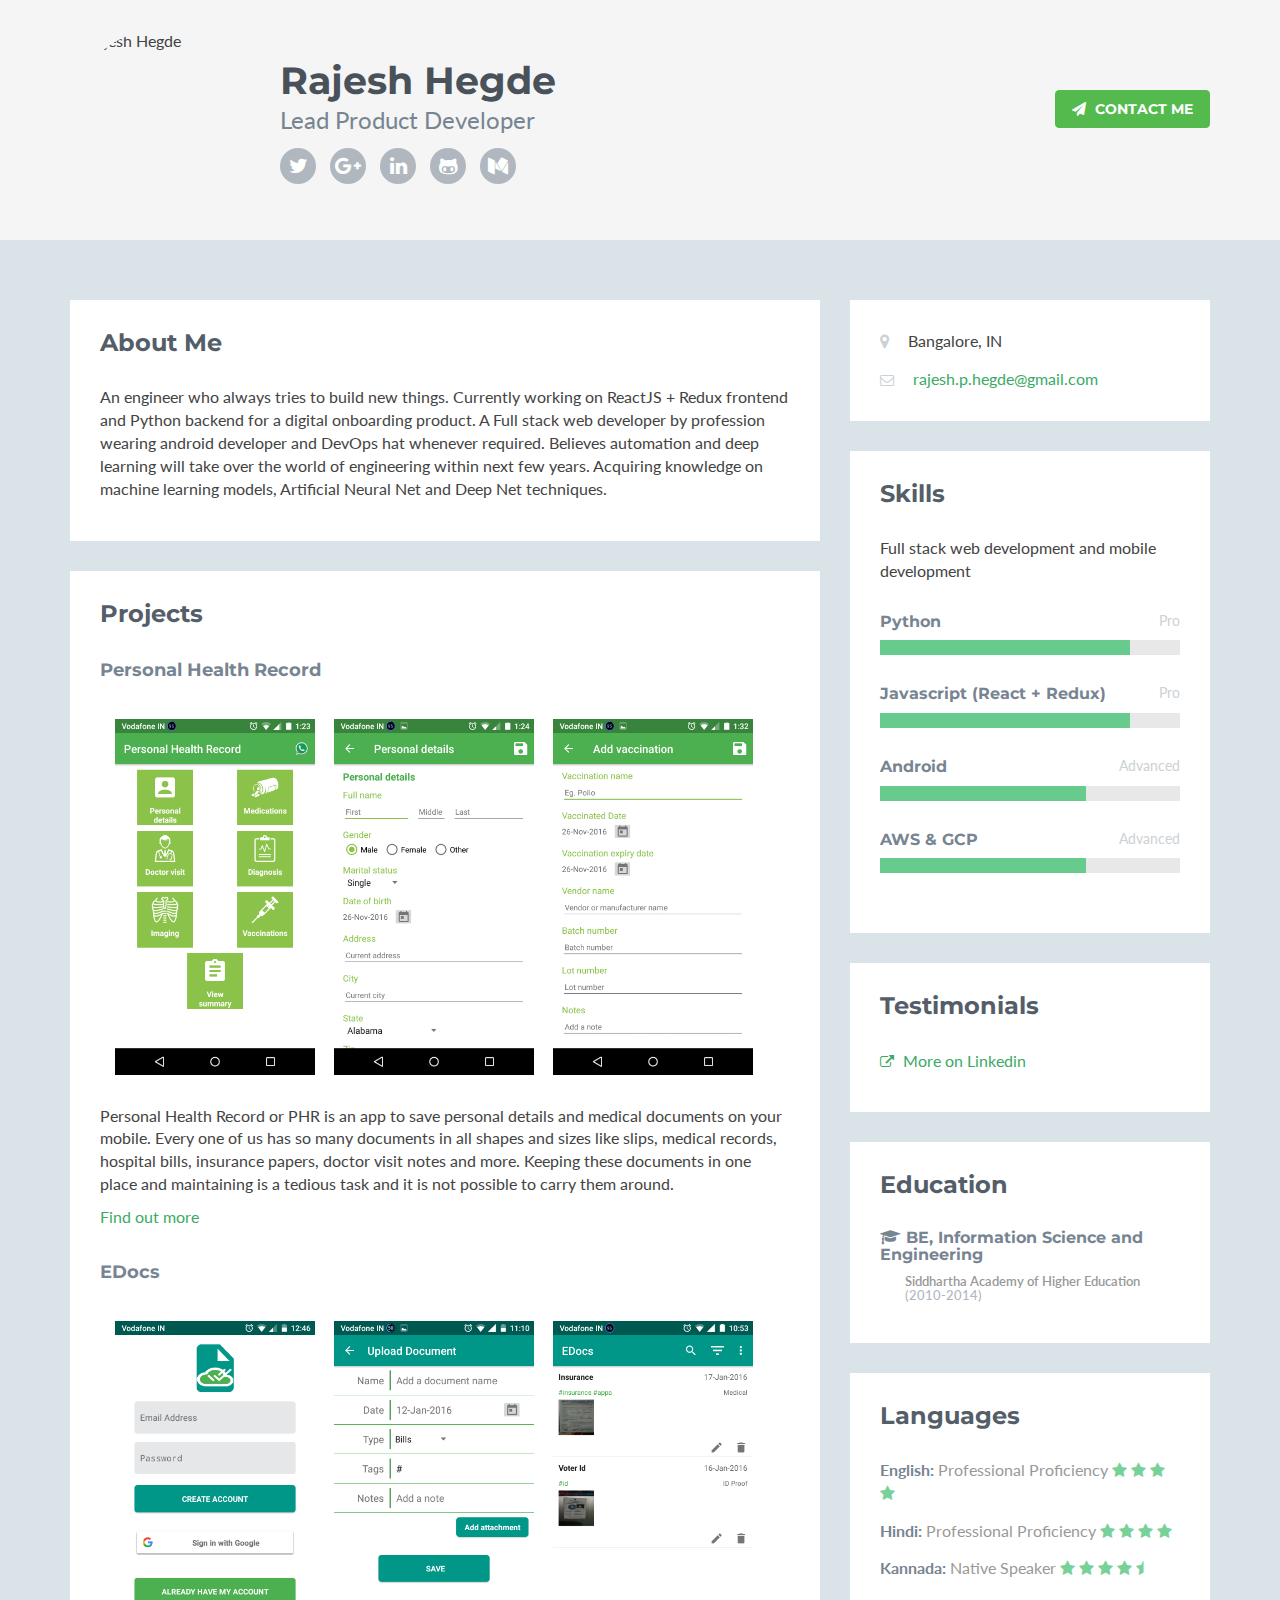
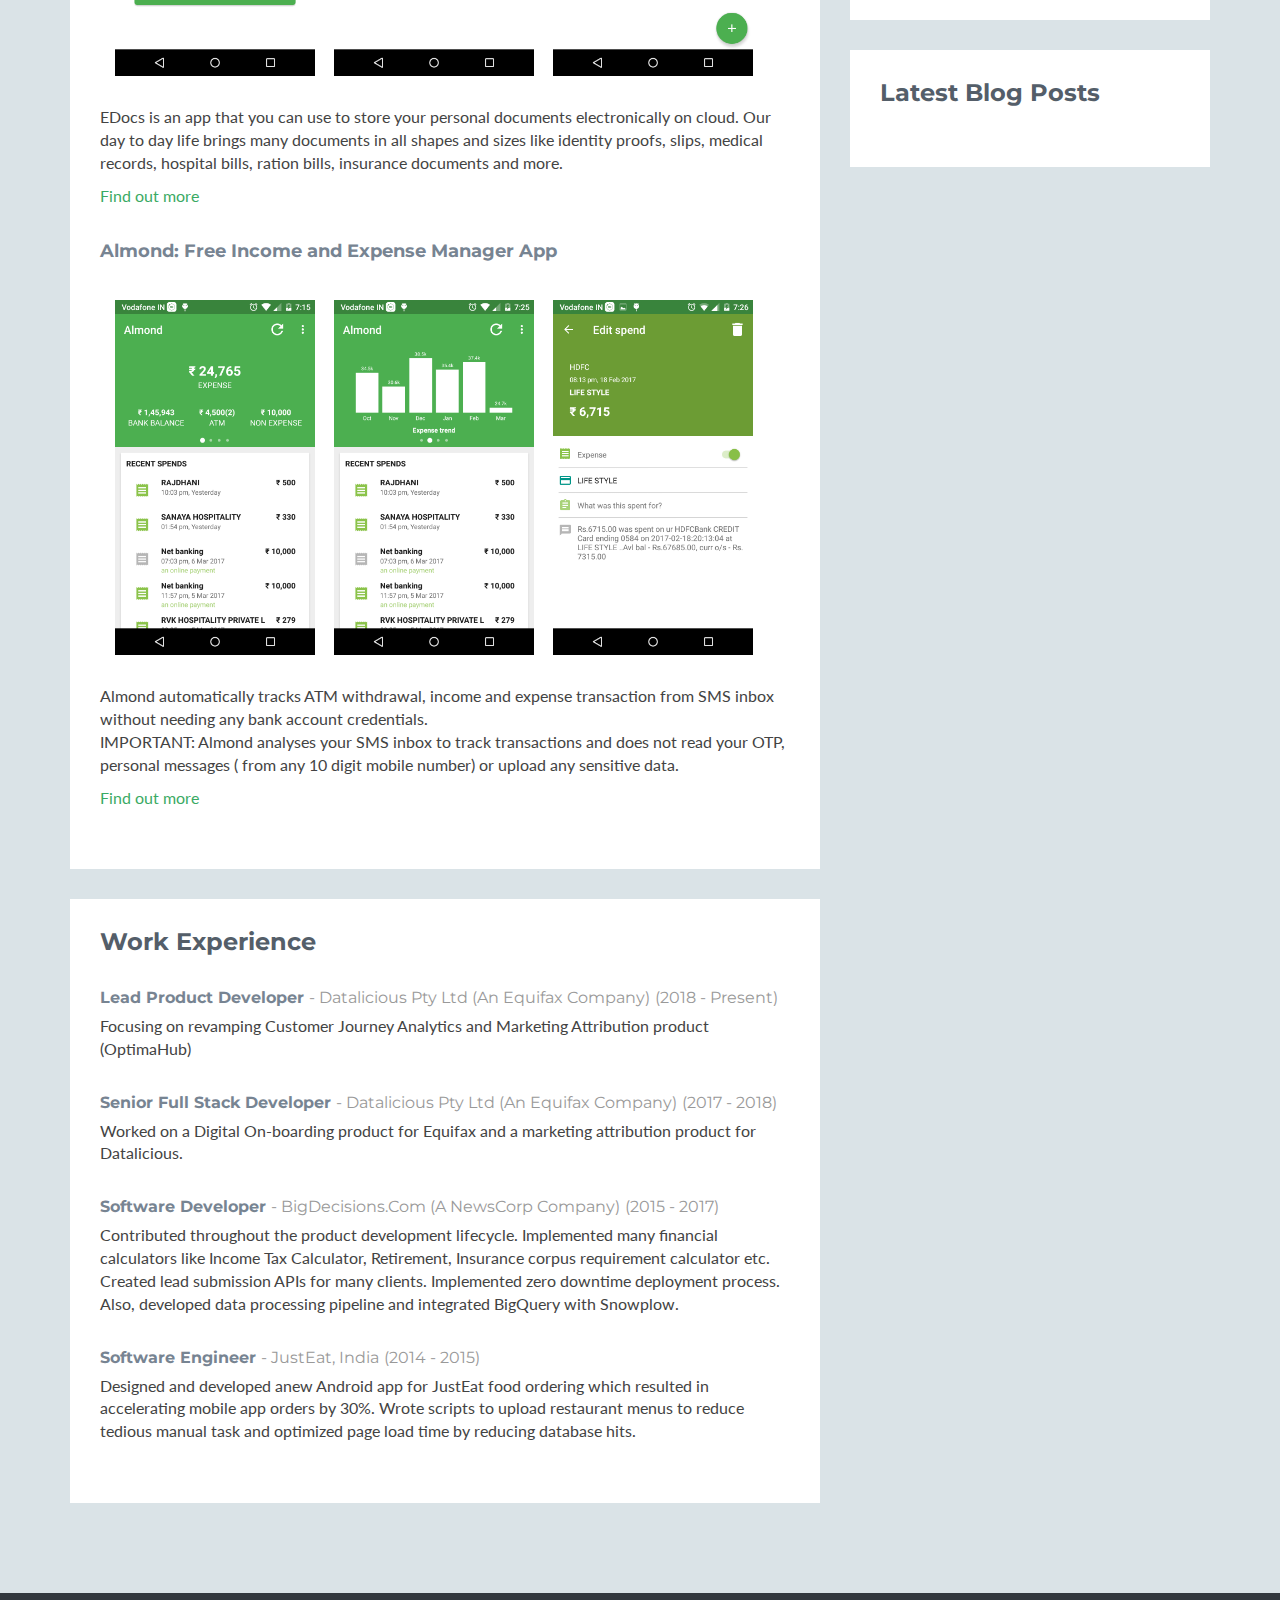
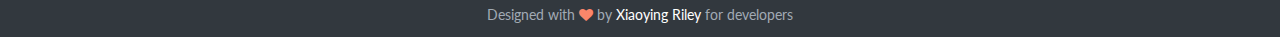
==== commit 3abc343e: "add new position details  On branch master 	modified:   index.html" ====
--- a/index.html
+++ b/index.html
@@ -46,7 +46,7 @@
                 alt="Rajesh Hegde" />
             <div class="profile-content pull-left">
                 <h1 class="name">Rajesh Hegde</h1>
-                <h2 class="desc">Senior Full Stack Developer</h2>
+                <h2 class="desc">Lead Product Developer</h2>
                 <ul class="social list-inline">
                     <li>
                         <a href="https://twitter.com/rajeshphegde">
@@ -200,12 +200,22 @@
                         <h2 class="heading">Work Experience</h2>
                         <div class="content">
                             <div class="item">
+                                <h3 class="title">Lead Product Developer
+                                    <span class="place"> - Datalicious Pty Ltd (An Equifax Company)</span>
+                                    <span class="year">(2018 - Present)</span>
+                                </h3>
+                                <p>
+                                    Focusing on revamping Customer Journey Analytics and Marketing Attribution product (OptimaHub)
+                                </p>
+                            </div>
+                            <!--//item-->
+                            <div class="item">
                                 <h3 class="title">Senior Full Stack Developer
                                     <span class="place"> - Datalicious Pty Ltd (An Equifax Company)</span>
-                                    <span class="year">(2017 - Present)</span>
-                                </h3>
-                                <p>
-                                    Working on a Digital On-boarding product for Equifax and a marketing attribution product for Datalicious.
+                                    <span class="year">(2017 - 2018)</span>
+                                </h3>
+                                <p>
+                                    Worked on a Digital On-boarding product for Equifax and a marketing attribution product for Datalicious.
                                 </p>
                             </div>
                             <!--//item-->
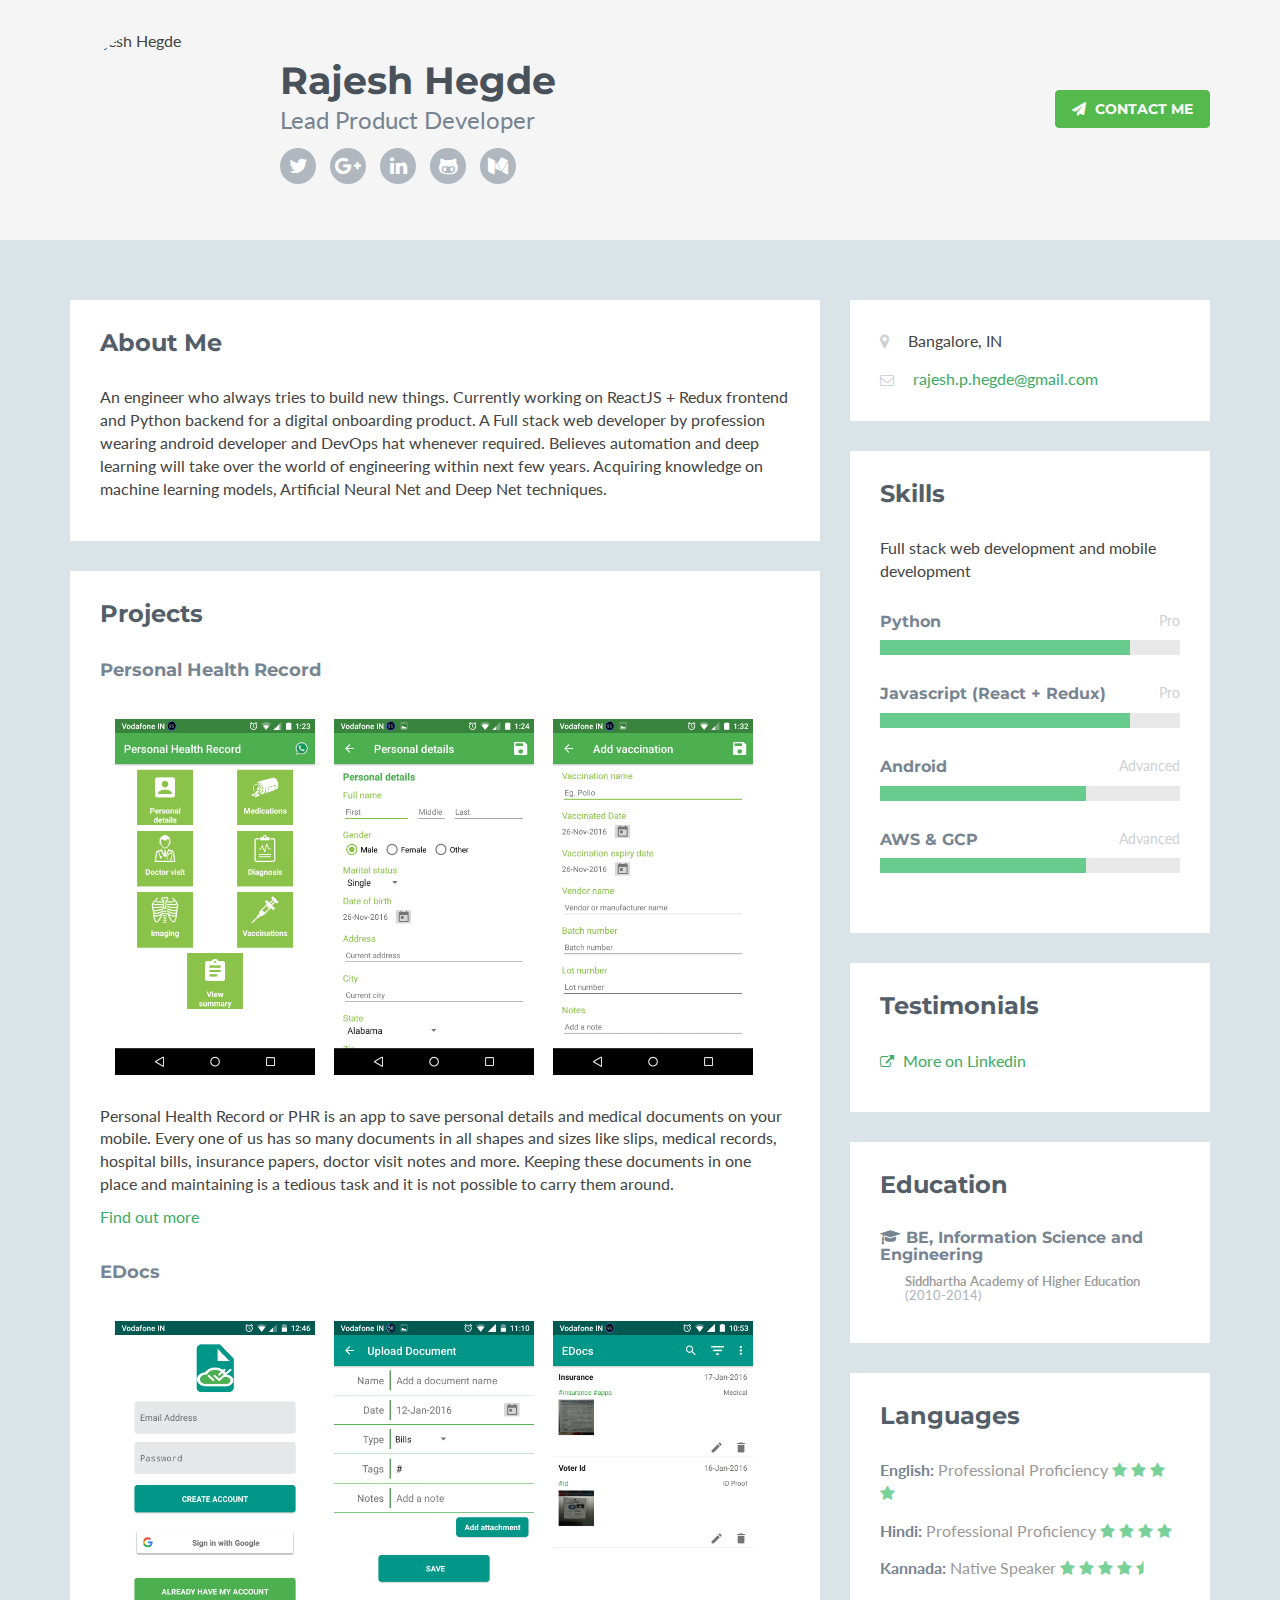
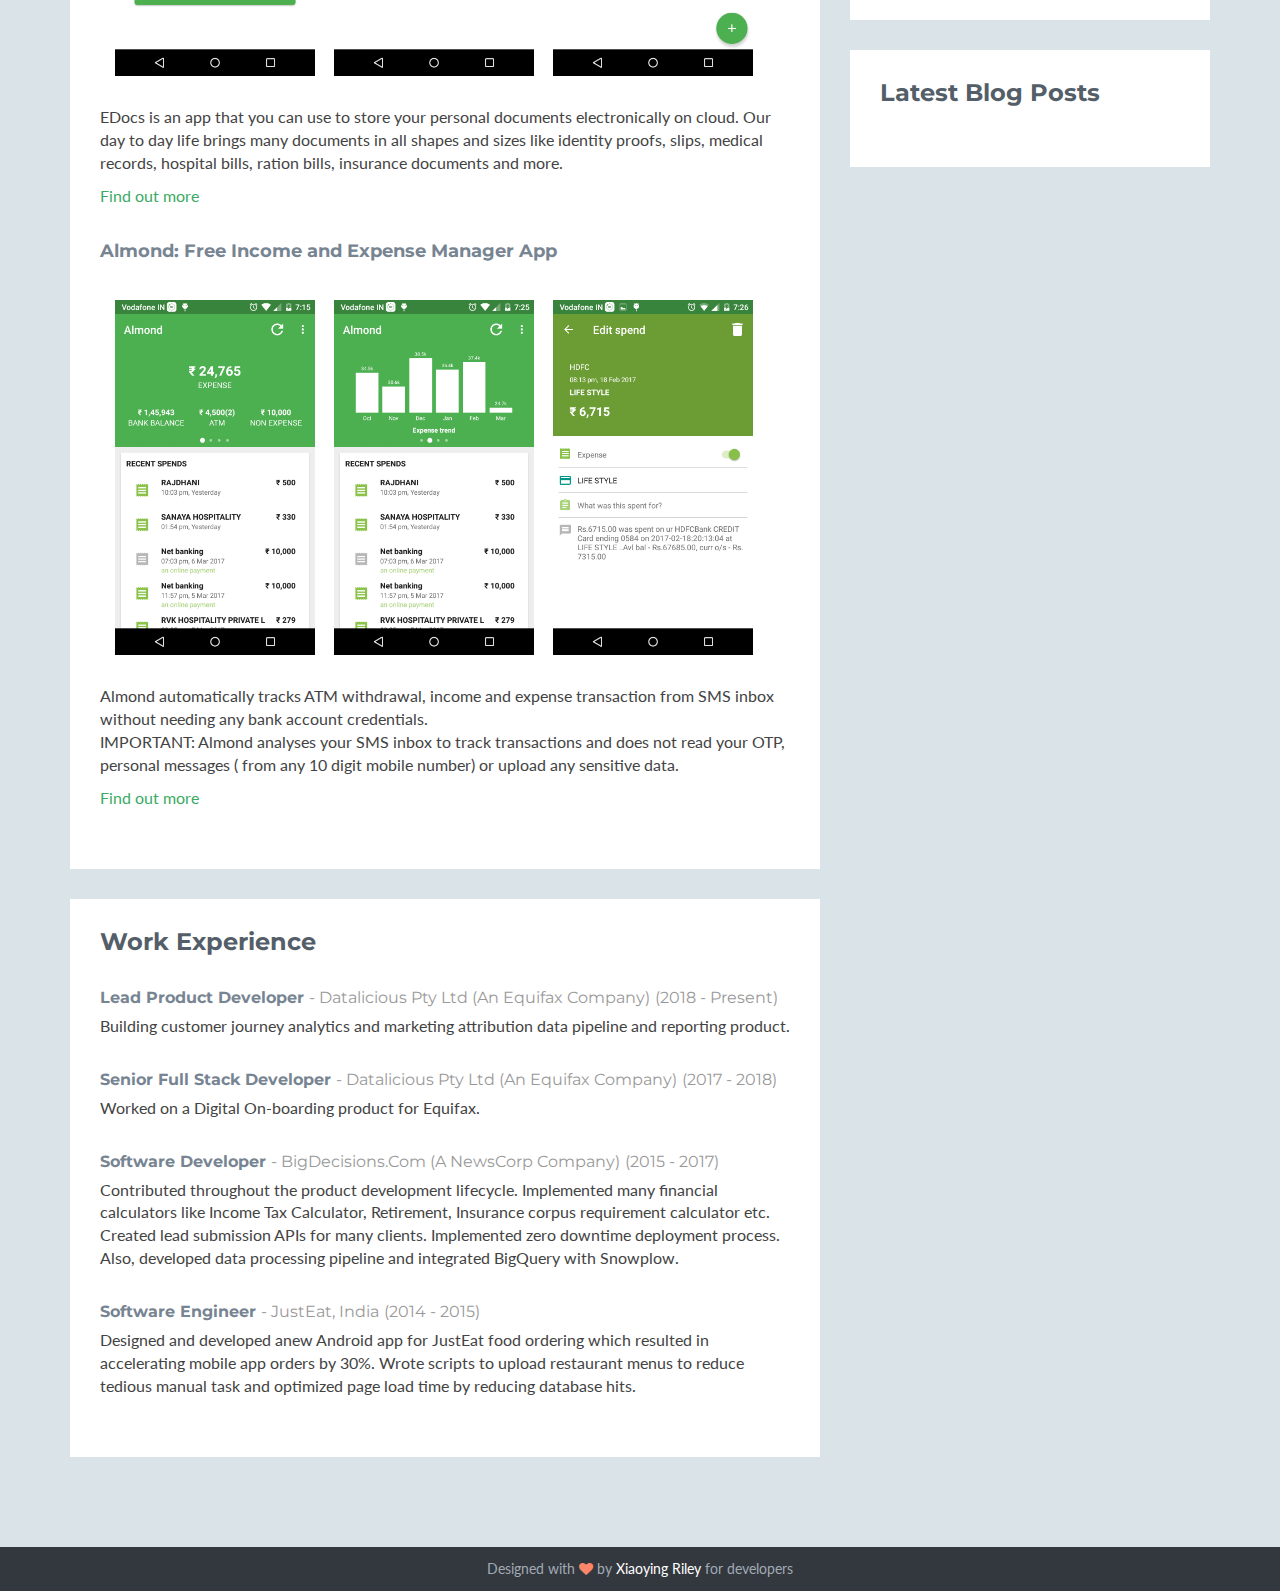
==== commit 51b2c405: "description change  On branch master 	modified:   index.html" ====
--- a/index.html
+++ b/index.html
@@ -23,10 +23,10 @@
     <link rel="stylesheet" href="assets/plugins/font-awesome/css/font-awesome.css">
 
     <!-- github calendar css -->
-    <link rel="stylesheet" href="assets/plugins/github-calendar/dist/github-calendar.css" />
+    <!-- <link rel="stylesheet" href="assets/plugins/github-calendar/dist/github-calendar.css" /> -->
     <!-- github acitivity css -->
-    <link rel="stylesheet" href="assets/plugins/github-activity/src/github-activity.css">
-    <link rel="stylesheet" href="//cdnjs.cloudflare.com/ajax/libs/octicons/2.0.2/octicons.min.css">
+    <!-- <link rel="stylesheet" href="assets/plugins/github-activity/src/github-activity.css">
+    <link rel="stylesheet" href="//cdnjs.cloudflare.com/ajax/libs/octicons/2.0.2/octicons.min.css"> -->
 
     <!-- Theme CSS -->
     <link id="theme-style" rel="stylesheet" href="assets/css/styles.css">
@@ -205,7 +205,7 @@
                                     <span class="year">(2018 - Present)</span>
                                 </h3>
                                 <p>
-                                    Focusing on revamping Customer Journey Analytics and Marketing Attribution product (OptimaHub)
+                                    Building customer journey analytics and marketing attribution data pipeline and reporting product.
                                 </p>
                             </div>
                             <!--//item-->
@@ -215,7 +215,7 @@
                                     <span class="year">(2017 - 2018)</span>
                                 </h3>
                                 <p>
-                                    Worked on a Digital On-boarding product for Equifax and a marketing attribution product for Datalicious.
+                                    Worked on a Digital On-boarding product for Equifax.
                                 </p>
                             </div>
                             <!--//item-->
@@ -473,11 +473,11 @@
     <script type="text/javascript" src="assets/plugins/bootstrap/js/bootstrap.min.js"></script>
     <script type="text/javascript" src="assets/plugins/jquery-rss/dist/jquery.rss.min.js"></script>
     <!-- github calendar plugin -->
-    <script type="text/javascript" src="https://cdnjs.cloudflare.com/ajax/libs/es6-promise/3.0.2/es6-promise.min.js"></script>
-    <script type="text/javascript" src="https://cdnjs.cloudflare.com/ajax/libs/fetch/0.10.1/fetch.min.js"></script>
-    <script type="text/javascript" src="assets/plugins/github-calendar/dist/github-calendar.min.js"></script>
+   <!--  <script type="text/javascript" src="https://cdnjs.cloudflare.com/ajax/libs/es6-promise/3.0.2/es6-promise.min.js"></script> -->
+    <!-- <script type="text/javascript" src="https://cdnjs.cloudflare.com/ajax/libs/fetch/0.10.1/fetch.min.js"></script> -->
+    <!-- <script type="text/javascript" src="assets/plugins/github-calendar/dist/github-calendar.min.js"></script> -->
     <!-- github activity plugin -->
-    <script type="text/javascript" src="//cdnjs.cloudflare.com/ajax/libs/mustache.js/0.7.2/mustache.min.js"></script>
+    <!-- <script type="text/javascript" src="//cdnjs.cloudflare.com/ajax/libs/mustache.js/0.7.2/mustache.min.js"></script> -->
 
     <!-- custom js -->
     <script type="text/javascript" src="assets/js/main.js"></script>
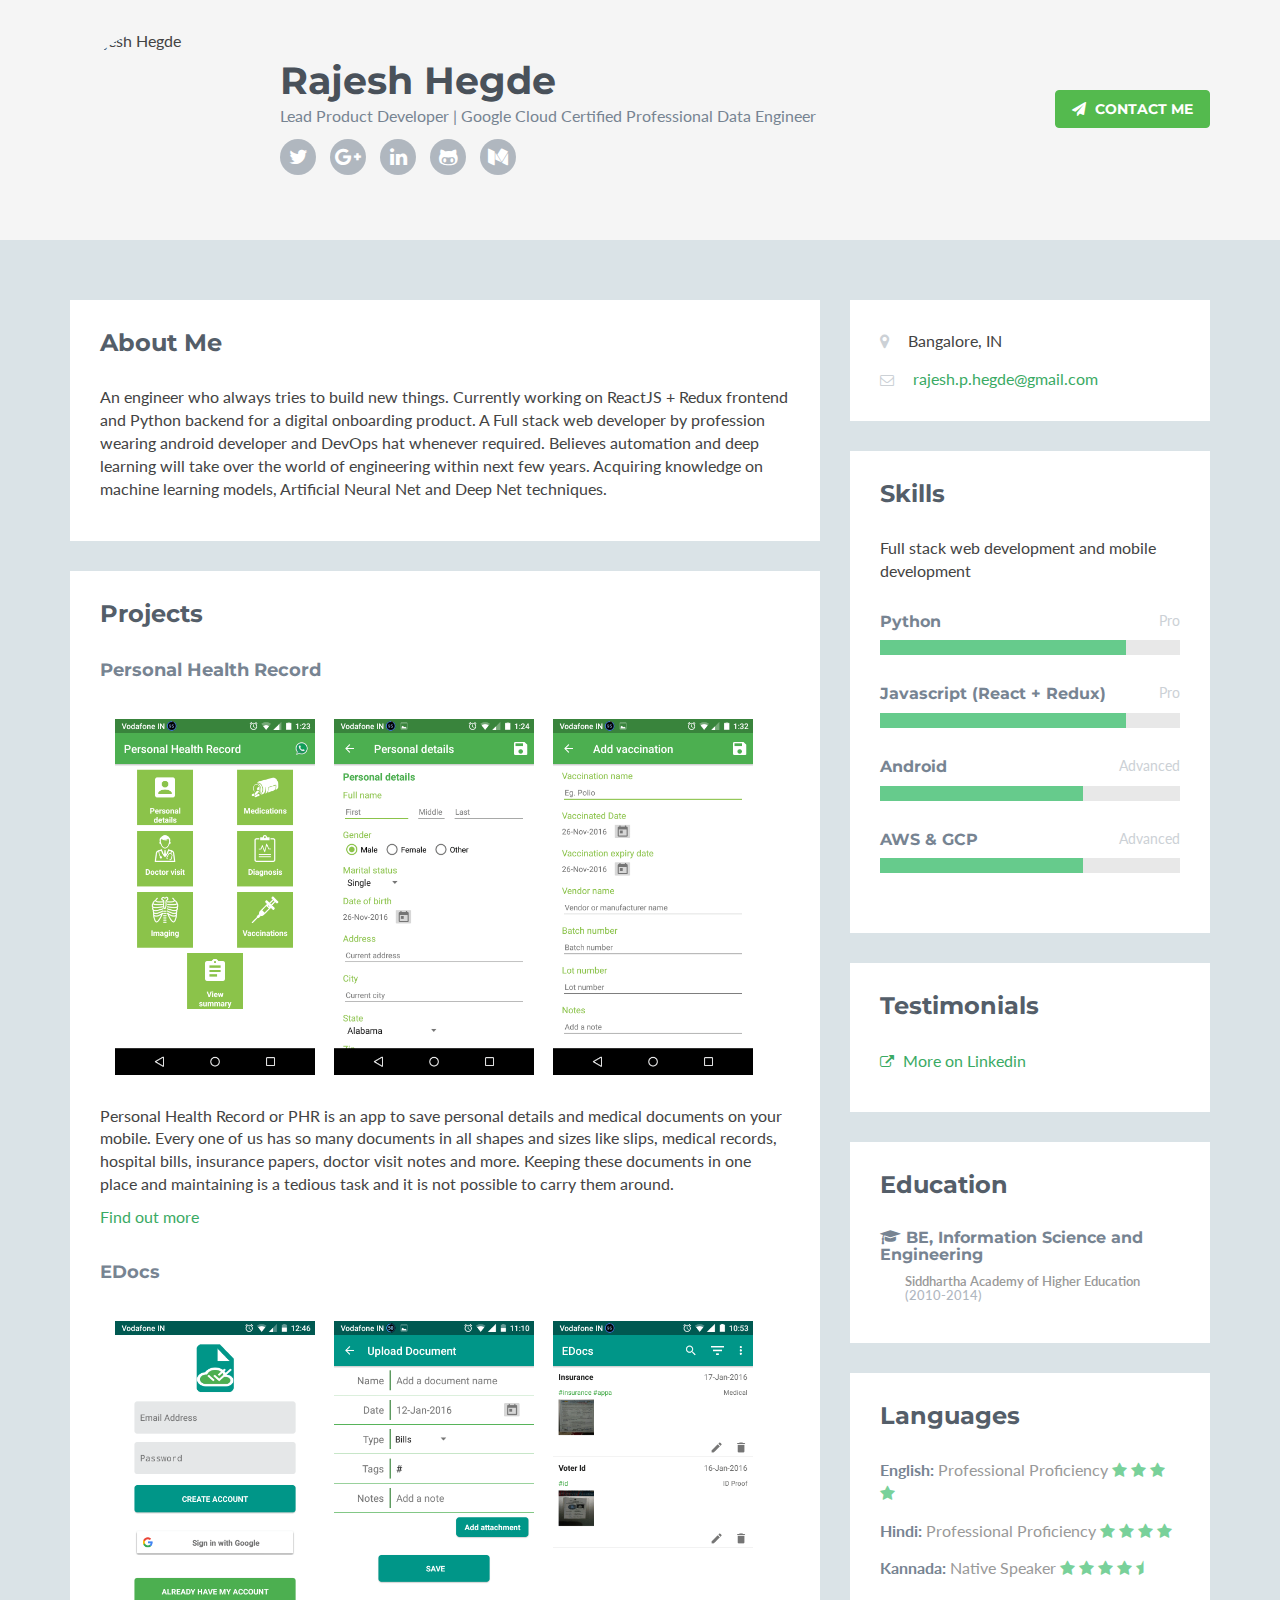
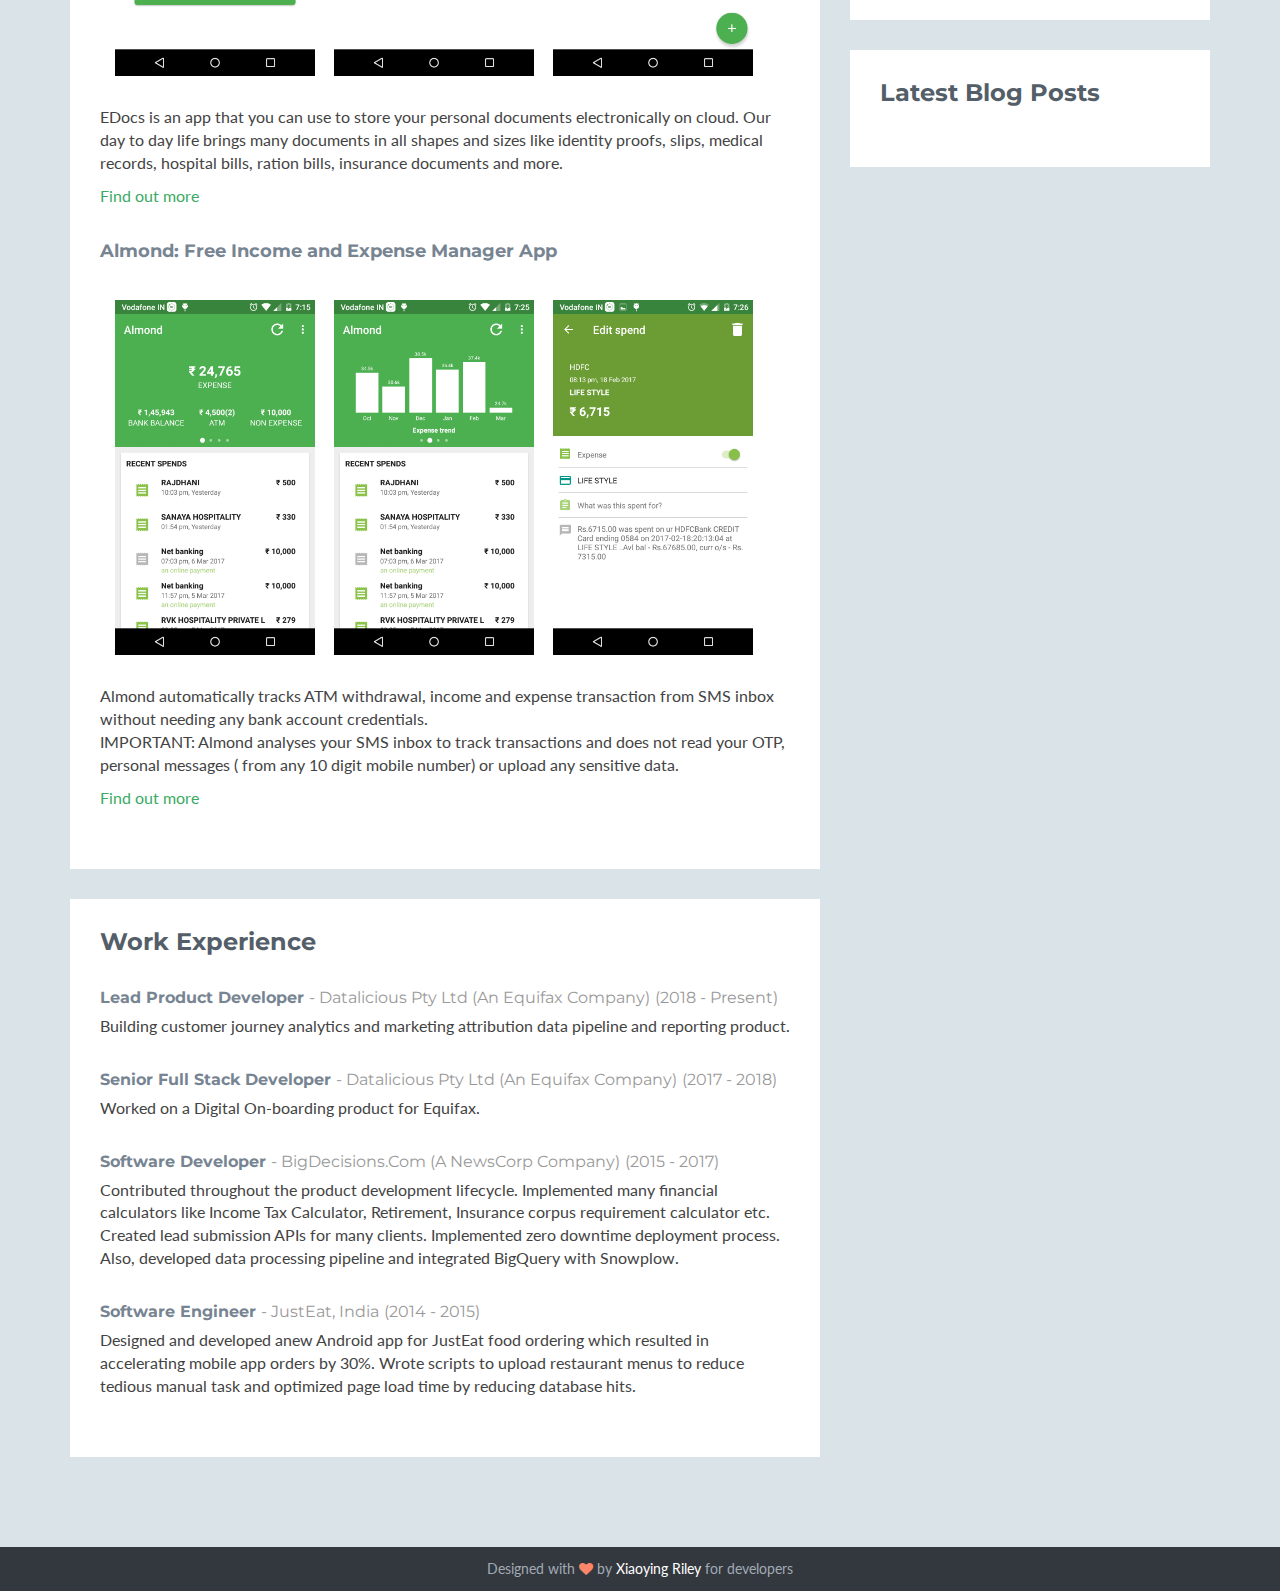
==== commit b701de9b: "add gcp certification  On branch master 	modified:   assets/css/styles.css 	modified:   index.html" ====
--- a/index.html
+++ b/index.html
@@ -15,8 +15,8 @@
     <meta name="keywords" content="rajesh hegde edocs almond personal health record app">
     <meta name="author" content="Rajesh Hegde">
     <link rel="shortcut icon" href="favicon.ico">
-    <link href='http://fonts.googleapis.com/css?family=Lato:300,400,300italic,400italic' rel='stylesheet' type='text/css'>
-    <link href='http://fonts.googleapis.com/css?family=Montserrat:400,700' rel='stylesheet' type='text/css'>
+    <link href='https://fonts.googleapis.com/css?family=Lato:300,400,300italic,400italic' rel='stylesheet' type='text/css'>
+    <link href='https://fonts.googleapis.com/css?family=Montserrat:400,700' rel='stylesheet' type='text/css'>
     <!-- Global CSS -->
     <link rel="stylesheet" href="assets/plugins/bootstrap/css/bootstrap.min.css">
     <!-- Plugins CSS -->
@@ -35,6 +35,17 @@
       <script src="https://oss.maxcdn.com/html5shiv/3.7.2/html5shiv.min.js"></script>
       <script src="https://oss.maxcdn.com/respond/1.4.2/respond.min.js"></script>
     <![endif]-->
+
+    <!-- Global site tag (gtag.js) - Google Analytics -->
+    <script async src="https://www.googletagmanager.com/gtag/js?id=UA-68080900-1"></script>
+    <script>
+      window.dataLayer = window.dataLayer || [];
+      function gtag(){dataLayer.push(arguments);}
+      gtag('js', new Date());
+
+      gtag('config', 'UA-68080900-1');
+    </script>
+
 
 </head>
 
@@ -46,7 +57,7 @@
                 alt="Rajesh Hegde" />
             <div class="profile-content pull-left">
                 <h1 class="name">Rajesh Hegde</h1>
-                <h2 class="desc">Lead Product Developer</h2>
+                <h2 class="desc">Lead Product Developer | Google Cloud Certified Professional Data Engineer</h2>
                 <ul class="social list-inline">
                     <li>
                         <a href="https://twitter.com/rajeshphegde">
@@ -462,7 +473,7 @@
             <!--/* This template is released under the Creative Commons Attribution 3.0 License. Please keep the attribution link below when using for your own project. Thank you for your support. :) If you'd like to use the template without the attribution, you can check out other license options via our website: themes.3rdwavemedia.com */-->
             <small class="copyright">Designed with
                 <i class="fa fa-heart"></i> by
-                <a href="http://themes.3rdwavemedia.com" target="_blank">Xiaoying Riley</a> for developers</small>
+                <a href="https://themes.3rdwavemedia.com" target="_blank">Xiaoying Riley</a> for developers</small>
         </div>
         <!--//container-->
     </footer>
--- a/assets/css/styles.css
+++ b/assets/css/styles.css
@@ -141,7 +141,7 @@
   color: #778492;
   font-family: "Lato", arial, sans-serif;
   font-weight: 400;
-  font-size: 24px;
+  font-size: 16px;
   margin-top: 0;
   margin-bottom: 15px;
 }
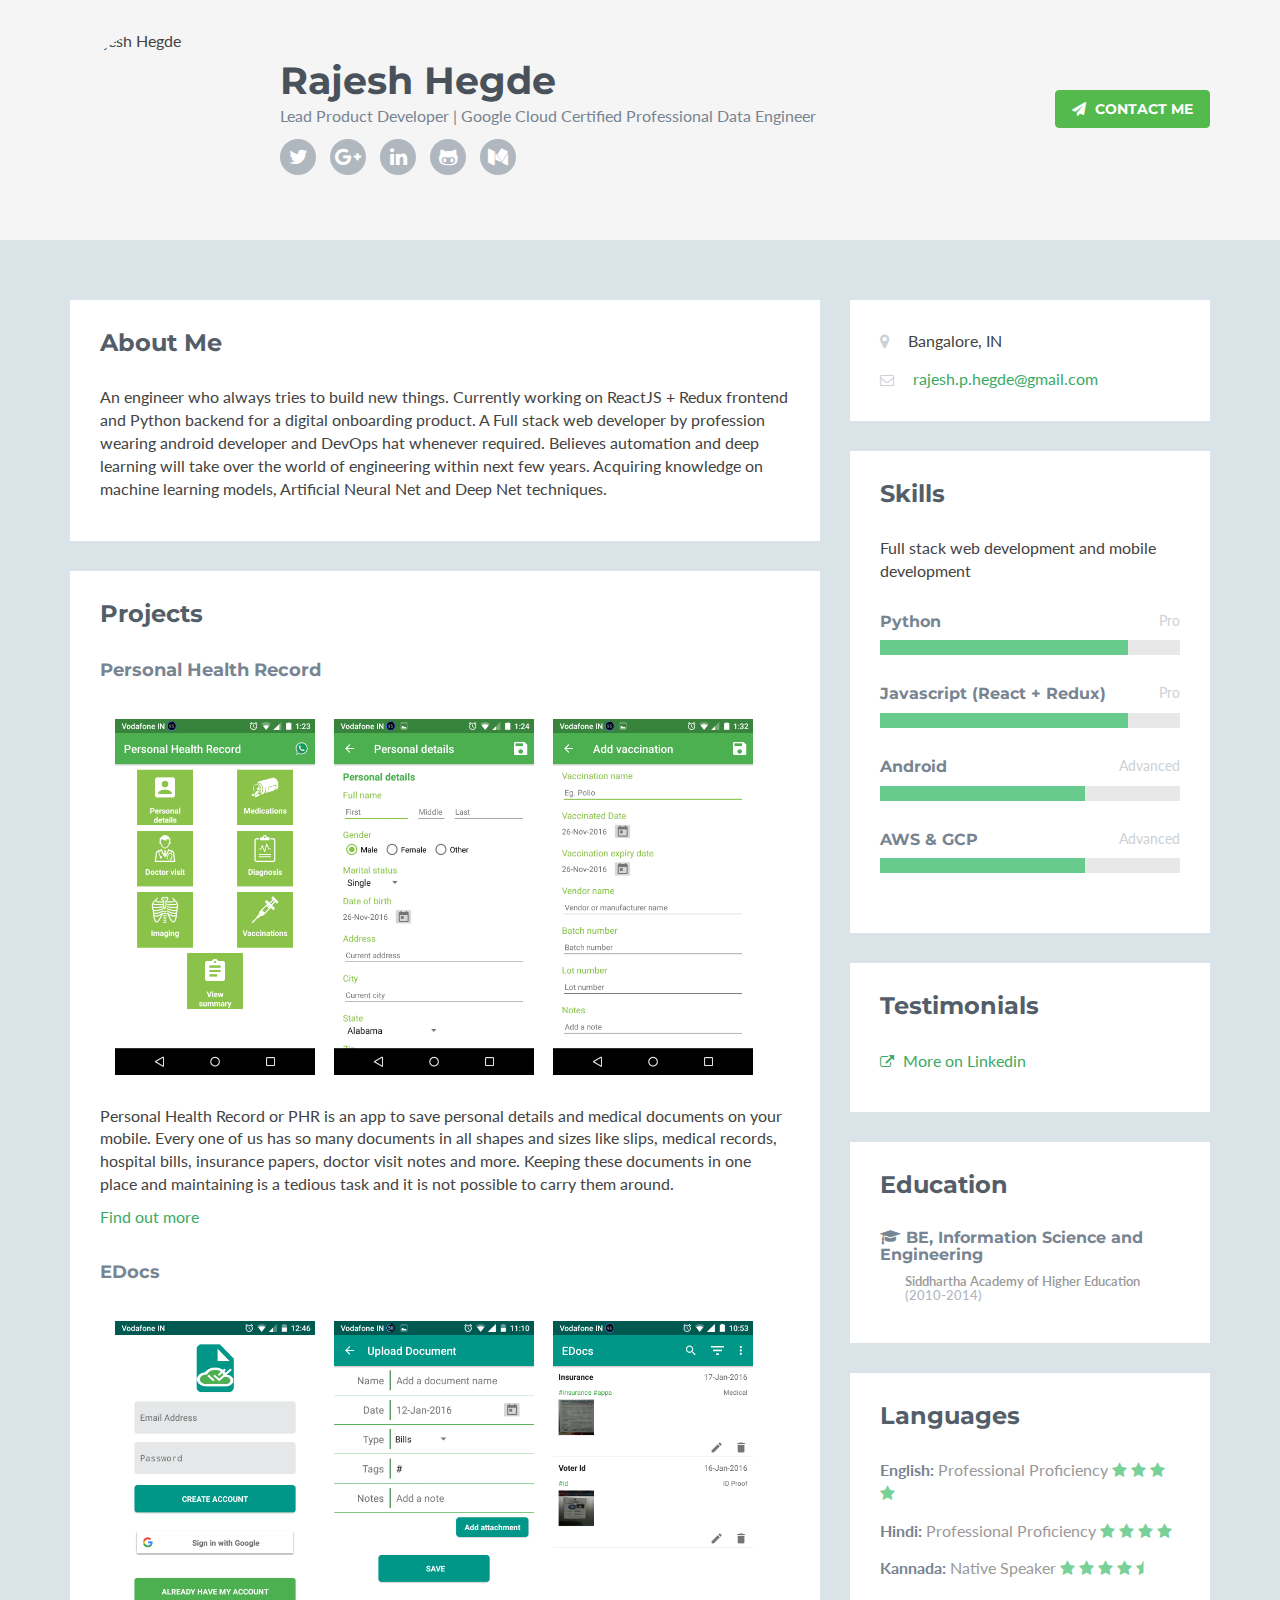
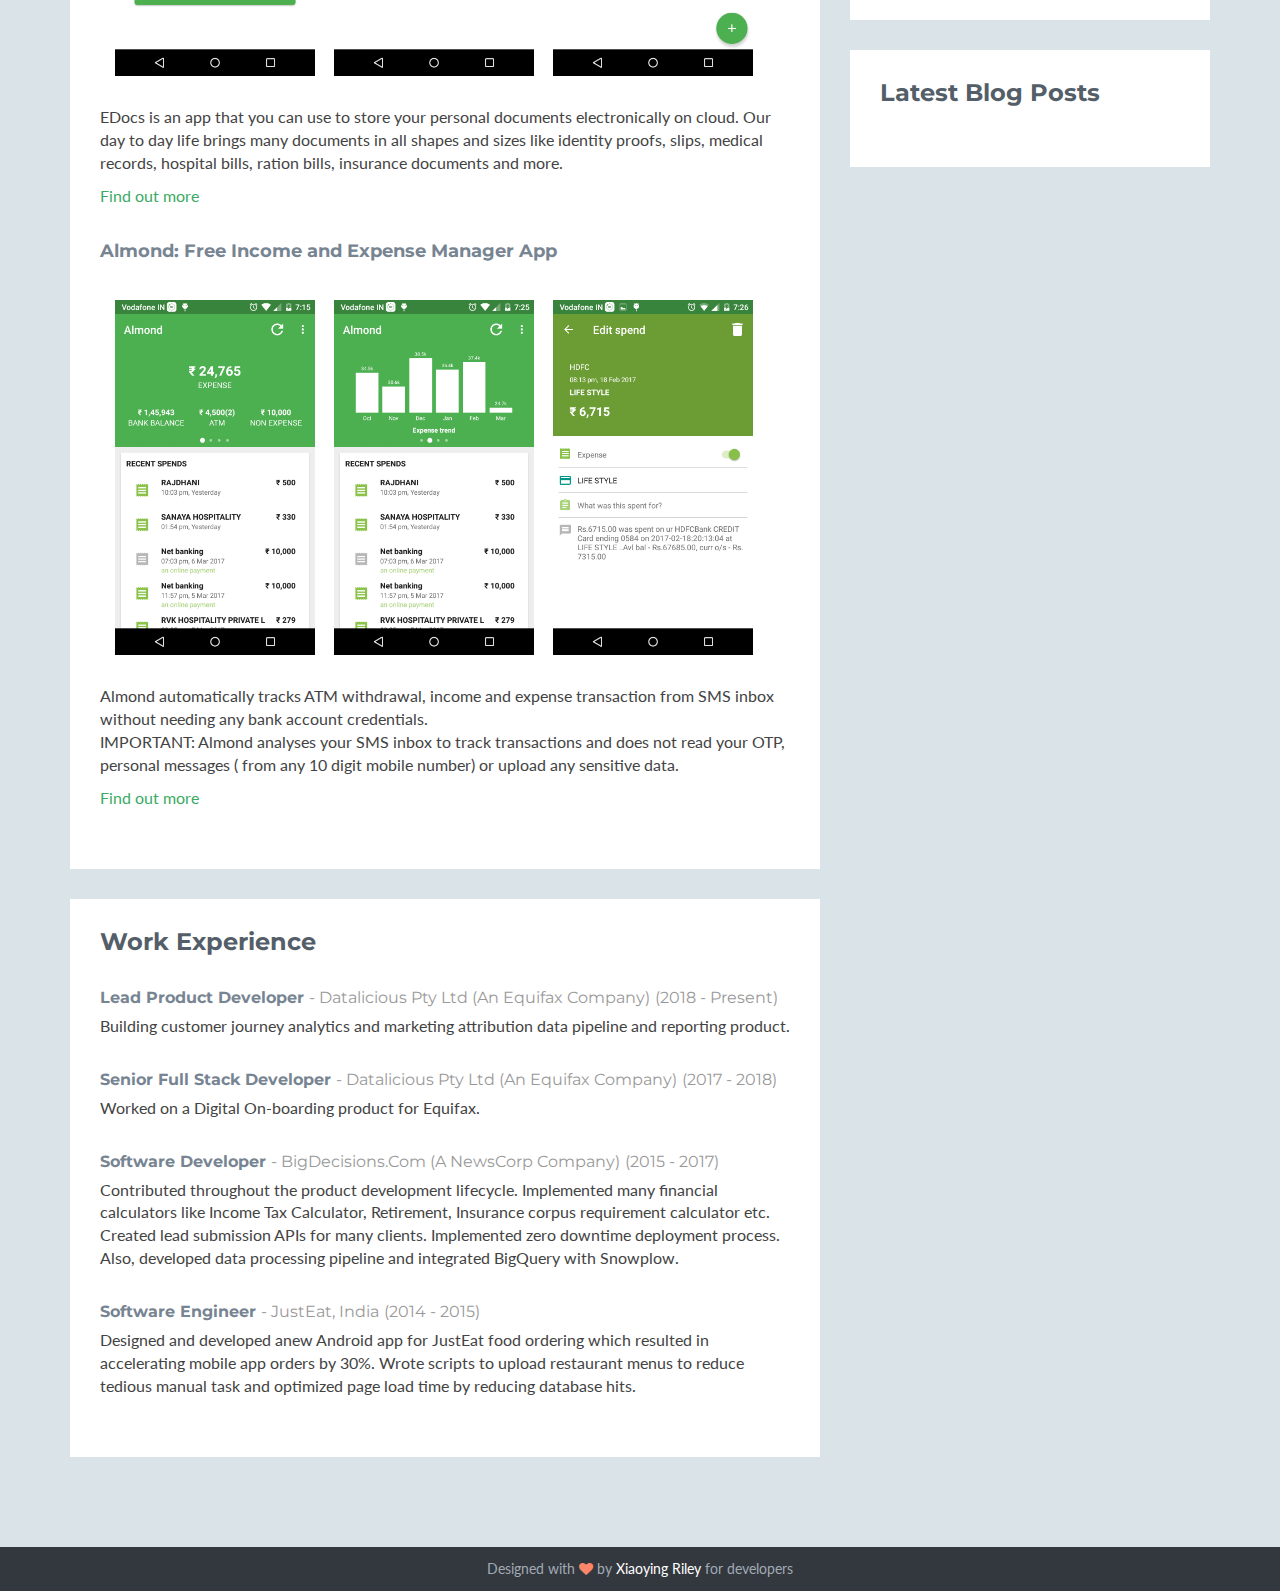
==== commit 1d3f288e: "add snowplow ga plugin  On branch master 	modified:   index.html" ====
--- a/index.html
+++ b/index.html
@@ -37,14 +37,27 @@
     <![endif]-->
 
     <!-- Global site tag (gtag.js) - Google Analytics -->
-    <script async src="https://www.googletagmanager.com/gtag/js?id=UA-68080900-1"></script>
+   <!--  <script async src="https://www.googletagmanager.com/gtag/js?id=UA-68080900-1"></script>
     <script>
       window.dataLayer = window.dataLayer || [];
       function gtag(){dataLayer.push(arguments);}
       gtag('js', new Date());
-
+      gtag('require', 'spGaPlugin', { endpoint:  });
       gtag('config', 'UA-68080900-1');
+    </script> -->
+   
+
+    <script>
+      (function(i,s,o,g,r,a,m){i['GoogleAnalyticsObject']=r;i[r]=i[r]||function(){
+(i[r].q=i[r].q||[]).push(arguments)},i[r].l=1*new Date();a=s.createElement(o),
+m=s.getElementsByTagName(o)[0];a.async=1;a.src=g;m.parentNode.insertBefore(a,m)
+})(window,document,'script','https://www.google-analytics.com/analytics.js','ga');
+
+      ga('create', 'UA-68080900-1', 'auto');
+      ga('require', 'spGaPlugin', { endpoint: 'https://us-central1-rh-mlanalytix.cloudfunctions.net/collect' });
+      ga('send', 'pageview');
     </script>
+    <script async src="https://d1fc8wv8zag5ca.cloudfront.net/sp-ga-plugin/0.1.0/sp-ga-plugin.js"></script>
 
 
 </head>
